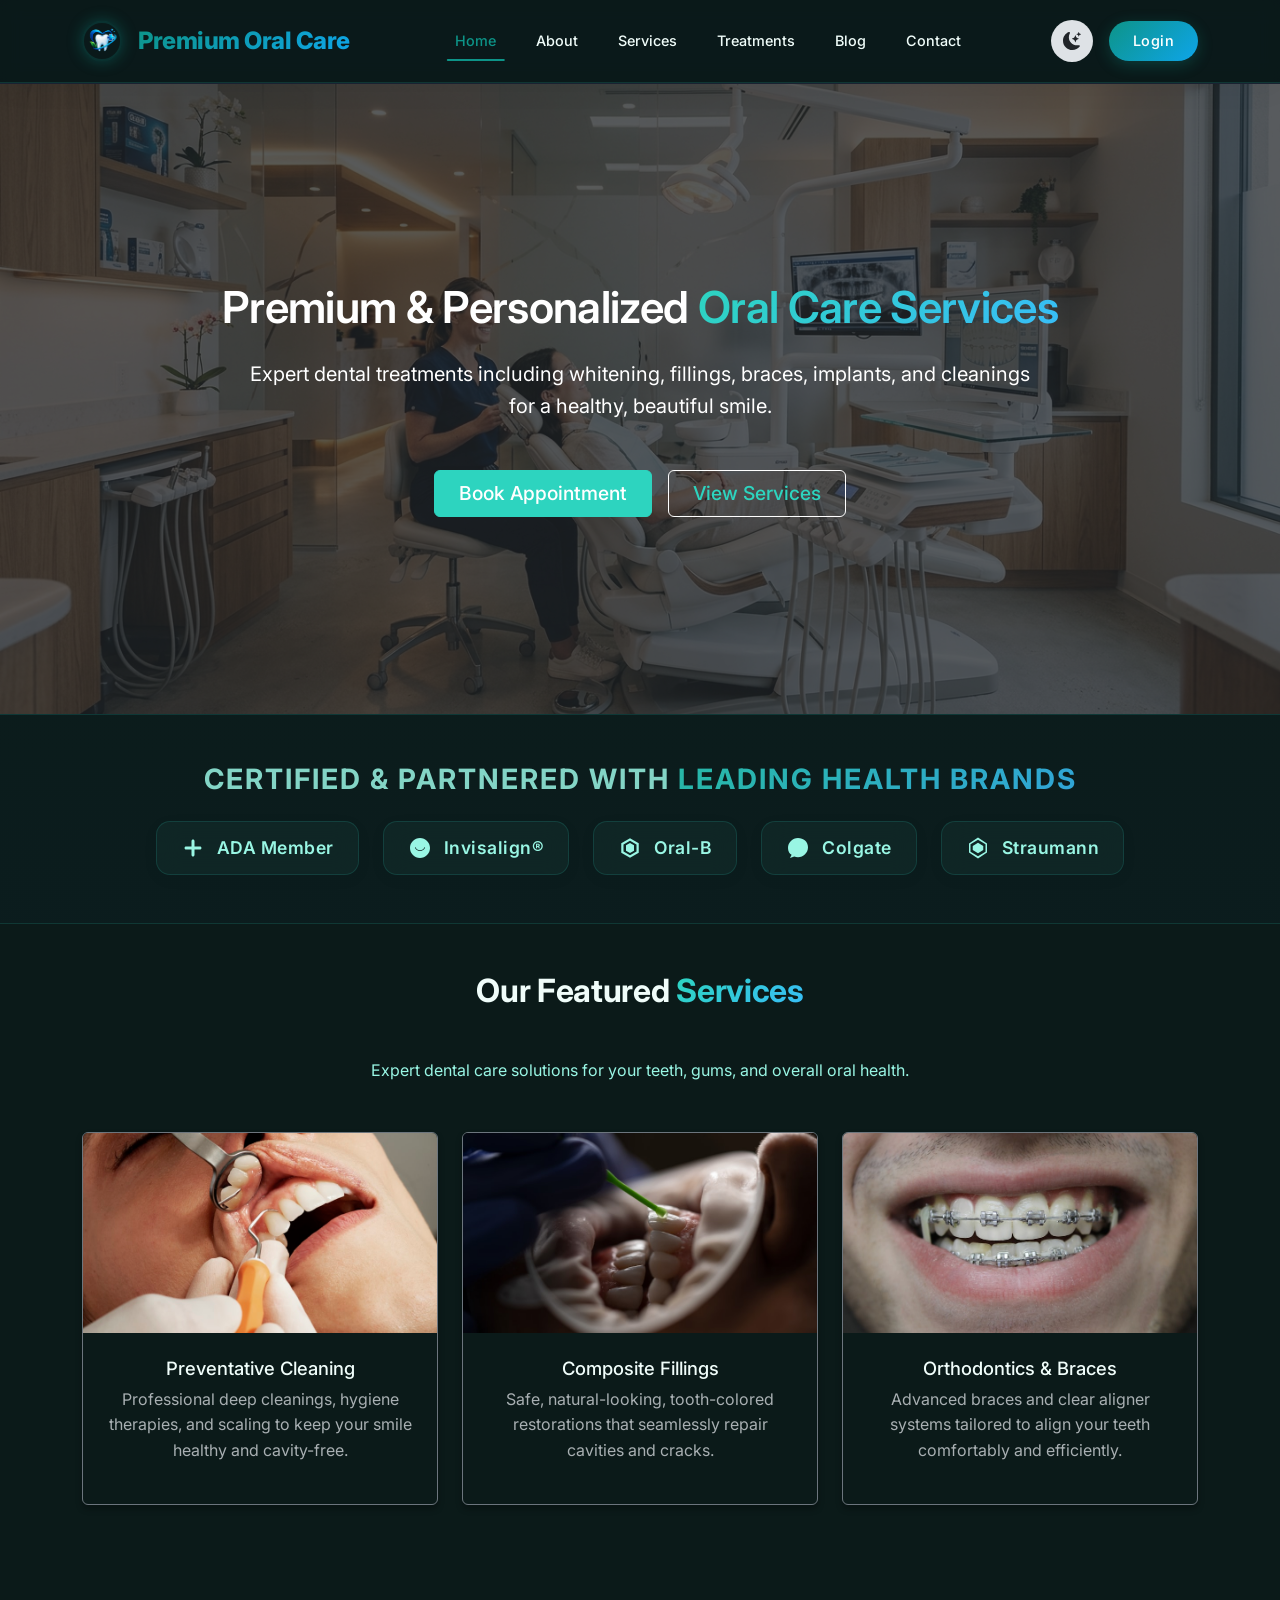
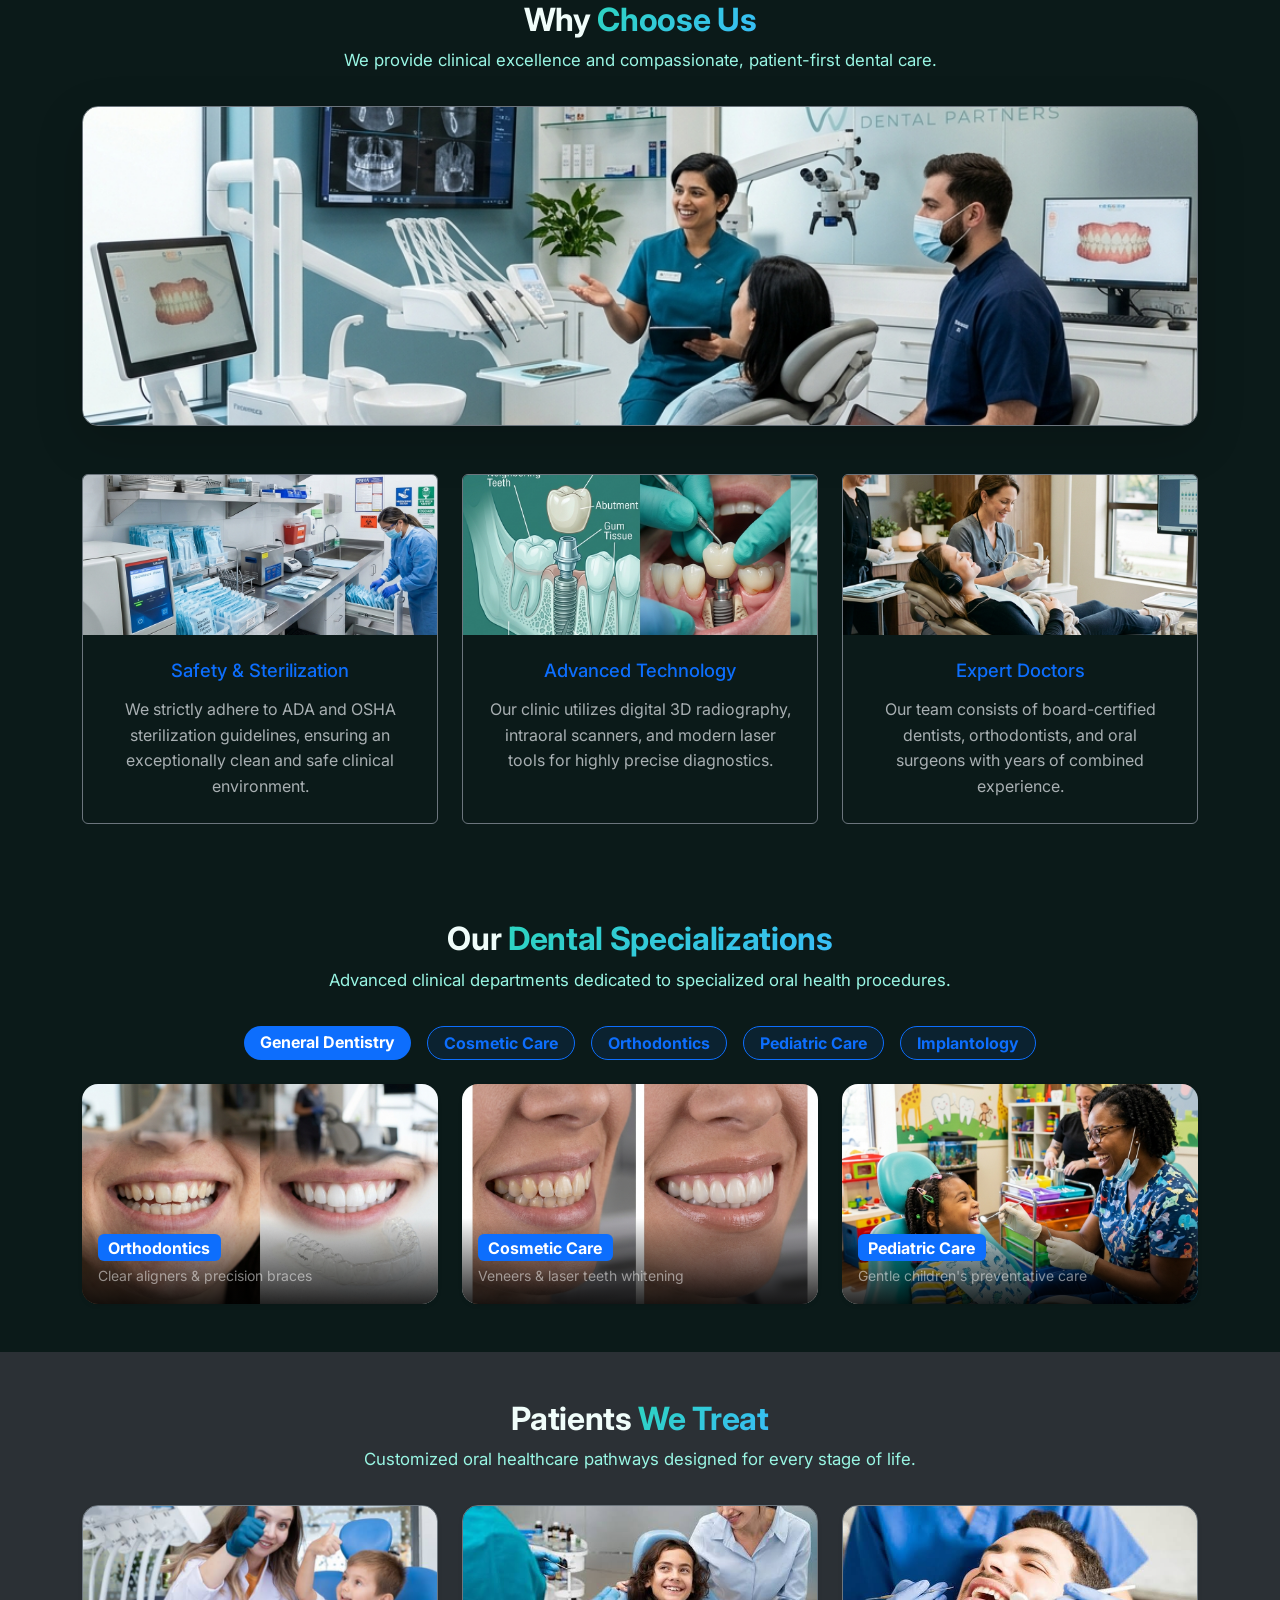
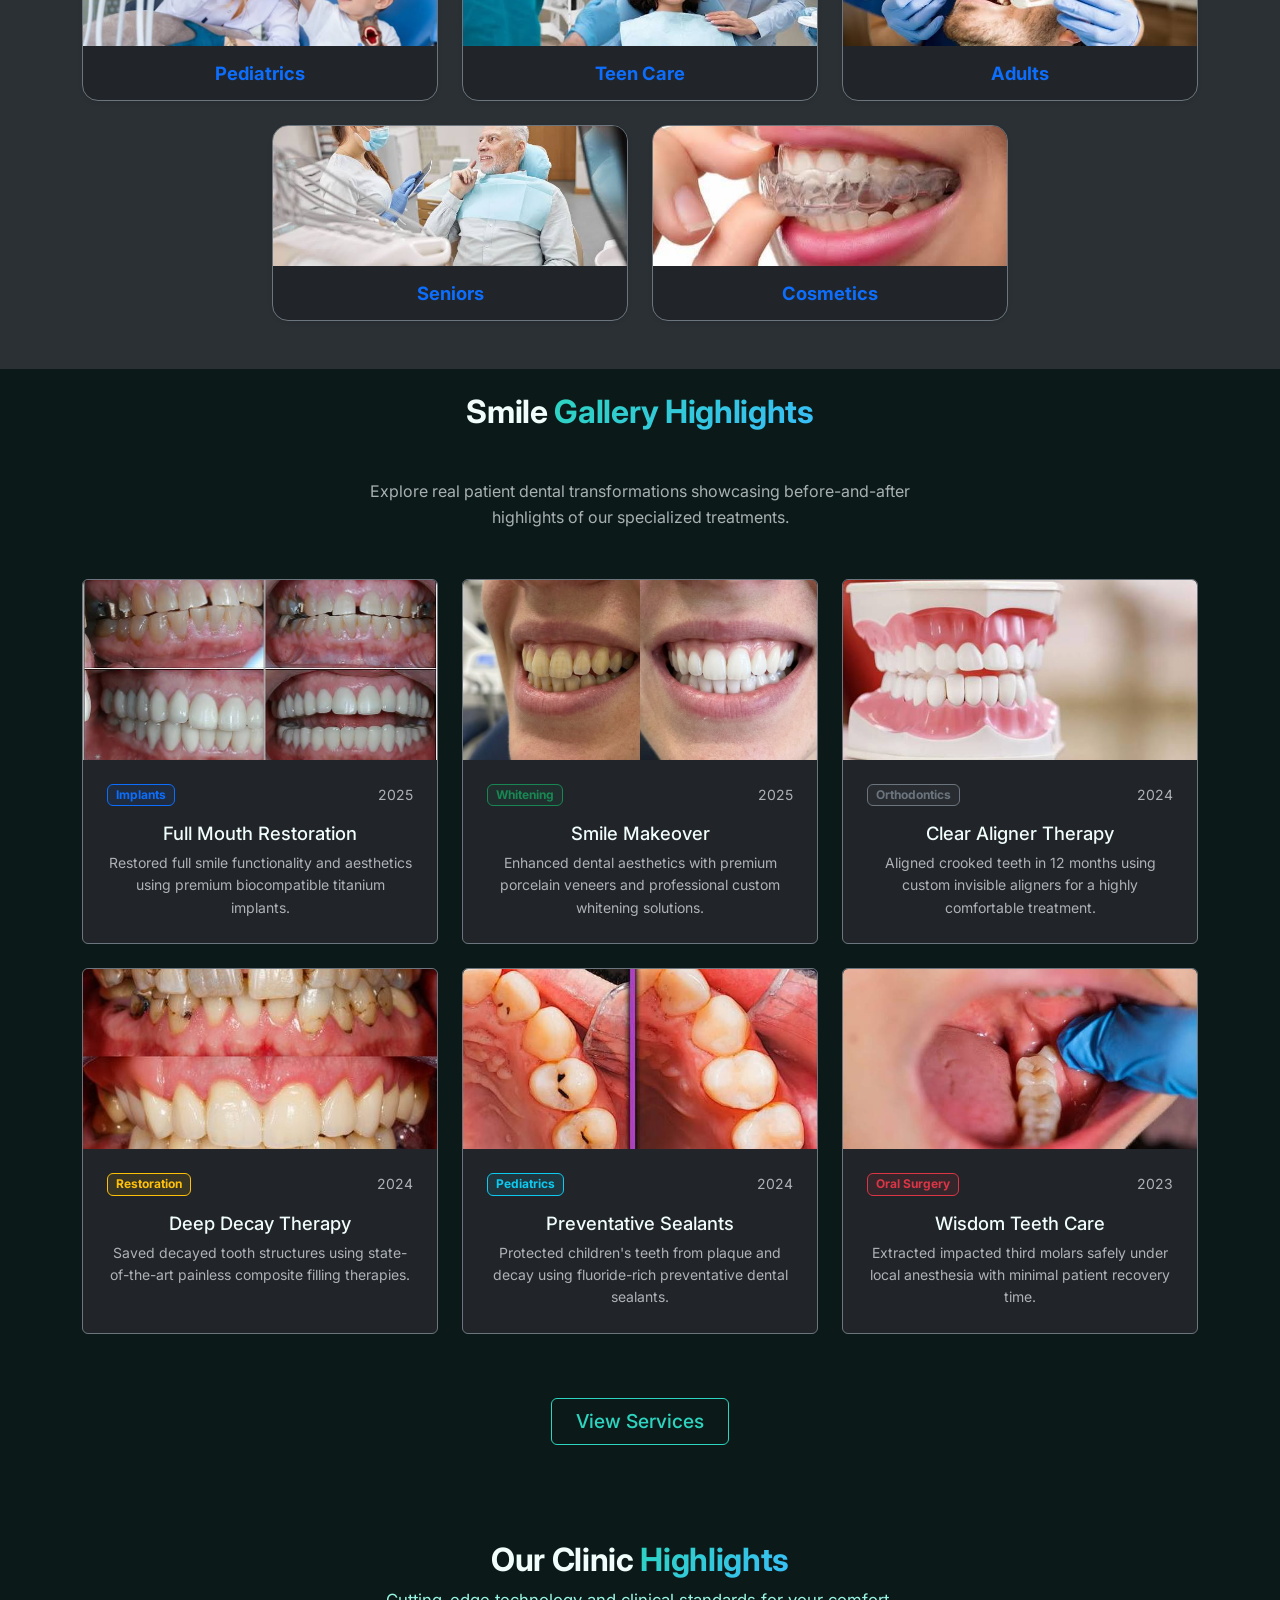
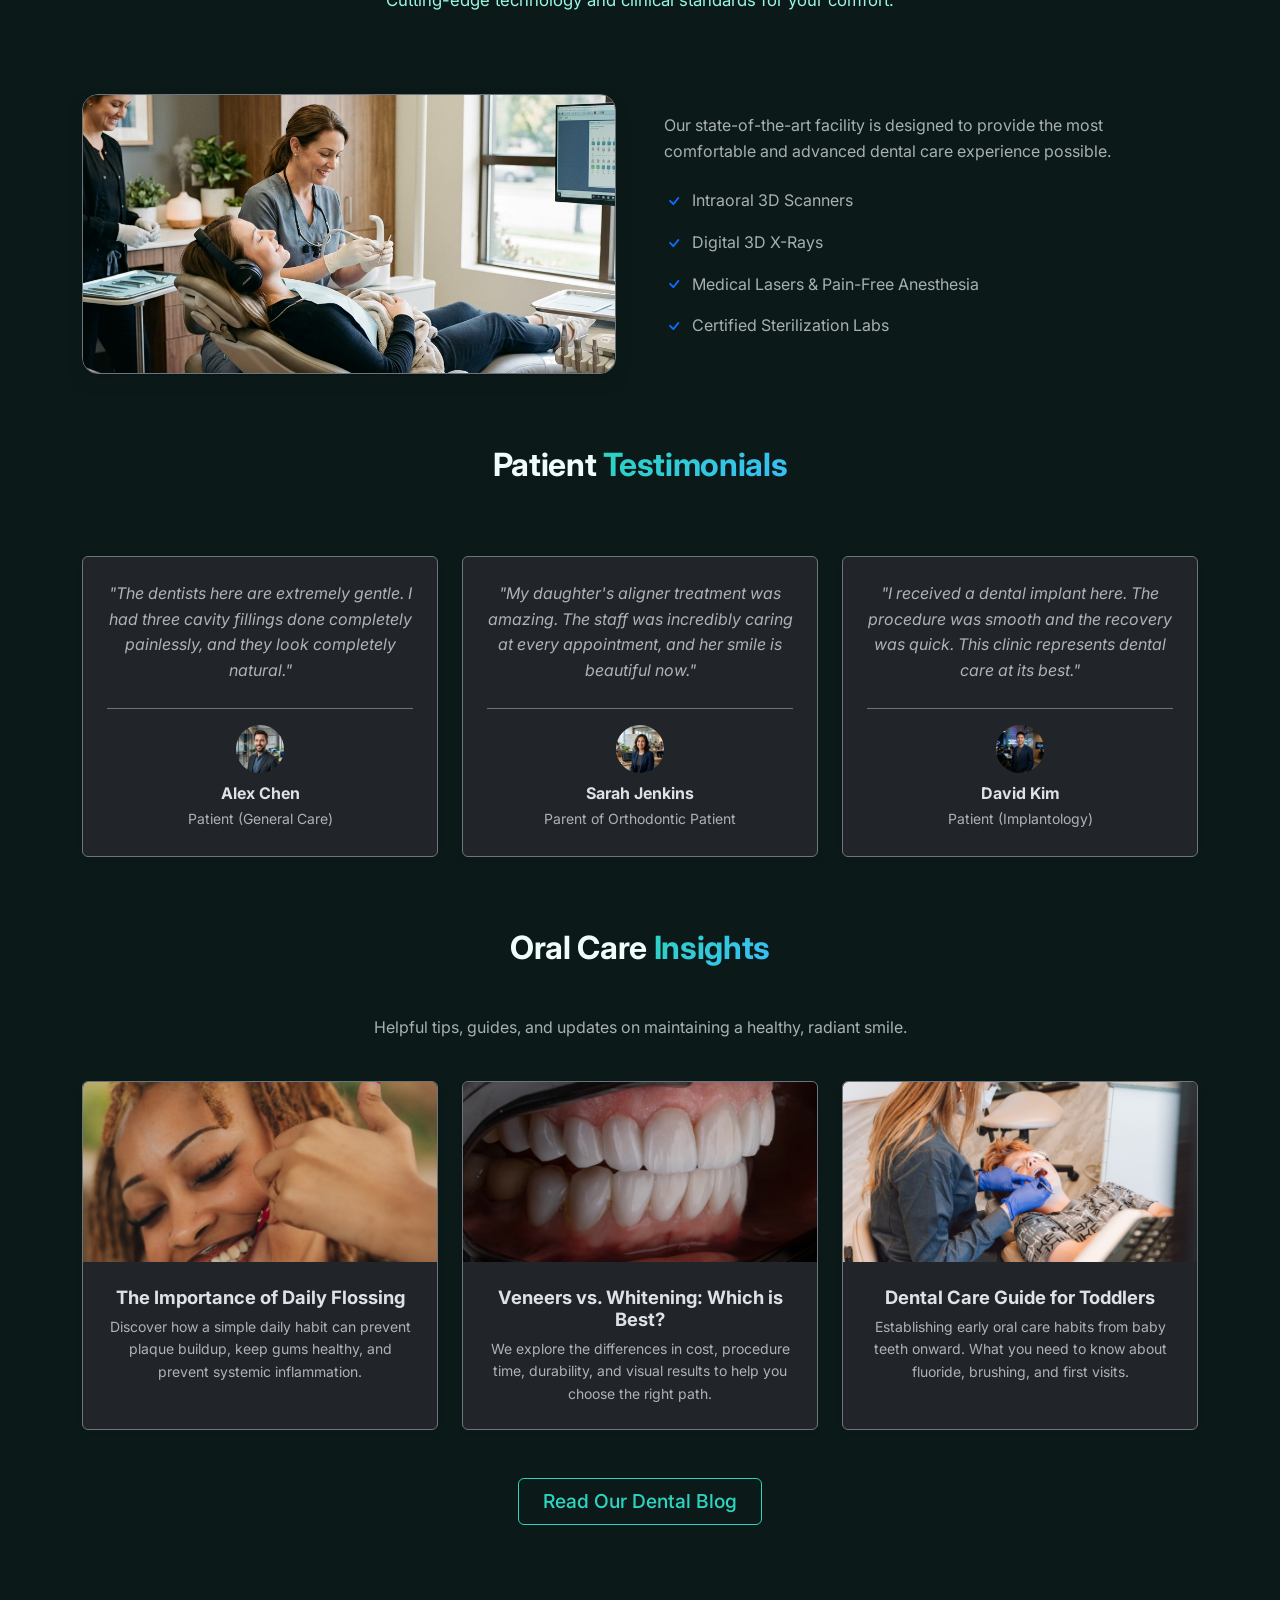
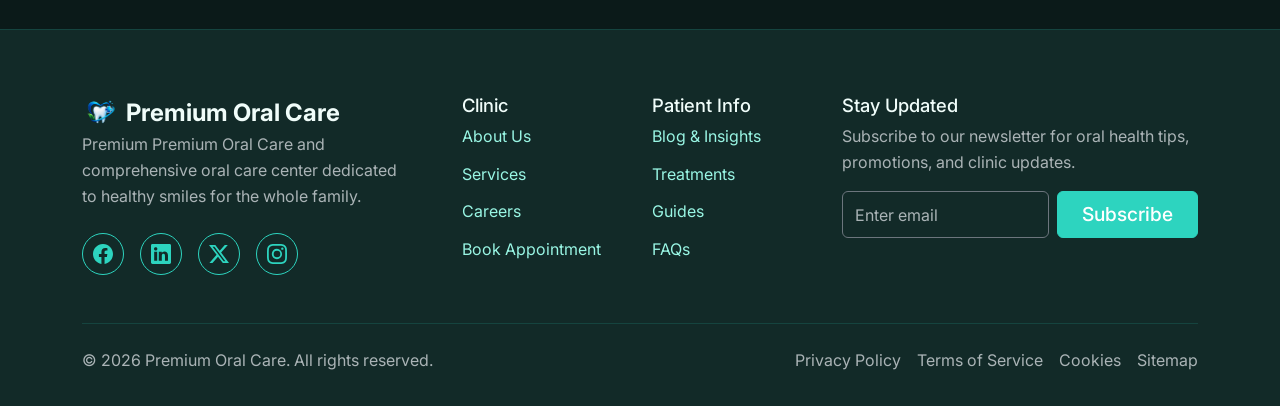
==== index.html @ d4cae885 "Initial commit with UI updates" ====
<!DOCTYPE html>
<html lang="en" data-bs-theme="dark">

<head>
    <meta charset="UTF-8">
    <meta name="viewport" content="width=device-width, initial-scale=1.0">
    <title>Premium Oral Care | Premium Oral Care Center</title>
    <meta name="description"
        content="Premium Premium Oral Care and Oral Care Center. Professional cleaning, fillings, braces, teeth whitening, and dental implants. Book your appointment today.">
    <!-- Bootstrap 5 CDN -->
    <link href="https://cdn.jsdelivr.net/npm/bootstrap@5.3.3/dist/css/bootstrap.min.css" rel="stylesheet">
    <!-- Custom CSS -->
    <link rel="stylesheet" href="assets/css/style.css?v=2">
    <link rel="stylesheet" href="assets/css/dark-mode.css">
    <link rel="stylesheet" href="assets/css/rtl.css">
    <link rel="icon" href="assets/images/logo11.png" type="image/png">
    <script>
        const savedTheme = localStorage.getItem('theme');
        if (savedTheme) {
            document.documentElement.setAttribute('data-bs-theme', savedTheme);
        }
        const savedDir = localStorage.getItem('dir');
        if (savedDir) {
            document.documentElement.setAttribute('dir', savedDir);
        }
    </script>
    <style>
        /* Force hero text white in all themes */
        .hero-section h1,
        .hero-section h2,
        .hero-section p {
            color: #ffffff !important;
        }

        .hero-section h1 span:not(.text-gradient) {
            color: #ffffff !important;
        }

        /* Card Hover Effects */
        .service-card,
        .industry-card,
        .card,
        .bg-body-surface .col-md-4>.p-4.border.rounded,
        .network-badge {
            transition: transform 0.3s ease-in-out, box-shadow 0.3s ease-in-out, border-color 0.3s ease-in-out !important;
        }

        .service-card:hover,
        .industry-card:hover,
        .card:hover,
        .bg-body-surface .col-md-4>.p-4.border.rounded:hover,
        .network-badge:hover {
            transform: translateY(-8px);
            box-shadow: 0 10px 30px rgba(13, 148, 136, 0.4), 0 0 20px rgba(13, 148, 136, 0.2) !important;
            /* Glow effect */
            border-color: var(--bs-primary) !important;
            z-index: 1;
        }

        /* Trusted By Logo Cards */
        .logo-card {
            background: var(--glass-bg);
            backdrop-filter: blur(12px);
            -webkit-backdrop-filter: blur(12px);
            border: 1px solid var(--glass-border);
            border-radius: 14px;
            padding: 12px 24px;
            display: flex;
            align-items: center;
            gap: 12px;
            color: var(--color-text-muted);
            transition: all 0.4s cubic-bezier(0.25, 0.8, 0.25, 1);
            text-decoration: none;
            box-shadow: 0 4px 15px rgba(0, 0, 0, 0.05);
        }

        .logo-card svg {
            transition: transform 0.4s ease, fill 0.4s ease;
            fill: var(--color-text-muted);
        }

        .logo-card span {
            font-size: 1.1rem;
            font-weight: 600;
            letter-spacing: 0.5px;
            transition: color 0.4s ease;
        }

        /* Hover Styles per Brand */
        .logo-card-ada:hover {
            border-color: rgba(13, 148, 136, 0.4) !important;
            box-shadow: 0 10px 25px rgba(13, 148, 136, 0.15), 0 0 15px rgba(13, 148, 136, 0.05) !important;
            transform: translateY(-5px);
        }

        .logo-card-ada:hover svg {
            fill: #0d9488 !important;
            transform: scale(1.1);
        }

        .logo-card-ada:hover span {
            color: #0d9488 !important;
        }

        .logo-card-invisalign:hover {
            border-color: rgba(14, 165, 233, 0.4) !important;
            box-shadow: 0 10px 25px rgba(14, 165, 233, 0.15), 0 0 15px rgba(14, 165, 233, 0.05) !important;
            transform: translateY(-5px);
        }

        .logo-card-invisalign:hover svg {
            fill: #0ea5e9 !important;
            transform: scale(1.1);
        }

        .logo-card-invisalign:hover span {
            color: #0ea5e9 !important;
        }

        .logo-card-oralb:hover {
            border-color: rgba(2, 132, 199, 0.4) !important;
            box-shadow: 0 10px 25px rgba(2, 132, 199, 0.15), 0 0 15px rgba(2, 132, 199, 0.05) !important;
            transform: translateY(-5px);
        }

        .logo-card-oralb:hover svg {
            fill: #0284c7 !important;
            transform: scale(1.1);
        }

        .logo-card-oralb:hover span {
            color: #0284c7 !important;
        }

        .logo-card-colgate:hover {
            border-color: rgba(239, 68, 68, 0.4) !important;
            box-shadow: 0 10px 25px rgba(239, 68, 68, 0.15), 0 0 15px rgba(239, 68, 68, 0.05) !important;
            transform: translateY(-5px);
        }

        .logo-card-colgate:hover svg {
            fill: #ef4444 !important;
            transform: scale(1.1);
        }

        .logo-card-colgate:hover span {
            color: #ef4444 !important;
        }

        .logo-card-straumann:hover {
            border-color: rgba(79, 70, 229, 0.4) !important;
            box-shadow: 0 10px 25px rgba(79, 70, 229, 0.15), 0 0 15px rgba(79, 70, 229, 0.05) !important;
            transform: translateY(-5px);
        }

        .logo-card-straumann:hover svg {
            fill: #4f46e5 !important;
            transform: scale(1.1);
        }

        .logo-card-straumann:hover span {
            color: #4f46e5 !important;
        }
    </style>
</head>

<body>
    <!-- Header / Navigation -->
        <!-- Premium Header / Navigation -->
    <header class="header-premium sticky-top" id="main-header">
        <nav class="navbar navbar-expand-xl py-3">
            <div class="container">
                <a class="navbar-brand d-flex align-items-center gap-3 fs-4 fw-bold premium-brand" href="index.html">
                    <img src="assets/images/logo11.png" alt="Premium Oral Care Logo" width="40" height="40"
                        class="rounded-circle brand-logo-glow">
                    <span>Premium Oral Care</span>
                </a>
                <button class="navbar-toggler custom-toggler" type="button" data-bs-toggle="collapse" data-bs-target="#mainNav">
                    <span class="navbar-toggler-icon"></span>
                </button>
                <div class="collapse navbar-collapse" id="mainNav">
                    <ul class="navbar-nav mx-auto mb-2 mb-lg-0 nav-links-premium">
                        <li class="nav-item"><a class="nav-link" href="index.html">Home</a></li>
                        <li class="nav-item"><a class="nav-link" href="about.html">About</a></li>
                        <li class="nav-item"><a class="nav-link" href="services.html">Services</a></li>
                        <li class="nav-item"><a class="nav-link" href="solutions.html">Treatments</a></li>
                        <li class="nav-item"><a class="nav-link" href="blog.html">Blog</a></li>
                        <li class="nav-item"><a class="nav-link" href="contact.html">Contact</a></li>
                    </ul>
                    <div class="d-flex gap-3 align-items-center action-buttons-premium">
                        <button class="btn theme-toggle-btn d-flex align-items-center justify-content-center"
                            onclick="let themeTarget = document.documentElement.getAttribute('data-bs-theme') === 'dark' ? 'light' : 'dark'; document.documentElement.setAttribute('data-bs-theme', themeTarget); localStorage.setItem('theme', themeTarget);"
                            title="Toggle Theme">
                            <svg xmlns="http://www.w3.org/2000/svg" width="18" height="18" fill="currentColor"
                                class="bi bi-moon-stars-fill" viewBox="0 0 16 16">
                                <path
                                    d="M6 .278a.768.768 0 0 1 .08.858 7.208 7.208 0 0 0-.878 3.46c0 4.021 3.278 7.277 7.318 7.277.527 0 1.04-.055 1.533-.16a.787.787 0 0 1 .81.316.733.733 0 0 1-.031.893A8.349 8.349 0 0 1 8.344 16C3.734 16 0 12.286 0 7.71 0 4.266 2.114 1.312 5.124.06A.752.752 0 0 1 6 .278z" />
                                <path
                                    d="M10.794 3.148a.217.217 0 0 1 .412 0l.387 1.162c.173.518.579.924 1.097 1.097l1.162.387a.217.217 0 0 1 0 .412l-1.162.387a1.734 1.734 0 0 0-1.097 1.097l-.387 1.162a.217.217 0 0 1-.412 0l-.387-1.162A1.734 1.734 0 0 0 9.31 6.593l-1.162-.387a.217.217 0 0 1 0-.412l1.162-.387a1.734 1.734 0 0 0 1.097-1.097l.387-1.162zM13.863.099a.145.145 0 0 1 .274 0l.258.774c.115.346.386.617.732.732l.774.258a.145.145 0 0 1 0 .274l-.774.258a1.156 1.156 0 0 0-.732.732l-.258.774a.145.145 0 0 1-.274 0l-.258-.774a1.156 1.156 0 0 0-.732-.732l-.774-.258a.145.145 0 0 1 0-.274l.774-.258c.346-.115.617-.386.732-.732L13.863.1z" />
                            </svg>
                        </button>
                        <a href="login.html" class="btn btn-premium-login d-flex align-items-center justify-content-center">Login</a>
                    </div>
                </div>
            </div>
        </nav>
    </header>

    <main>
        <!-- Section: Hero Banner -->
        <section class="hero-section text-center position-relative text-white"
            style="background-image: url('assets/images/home-hero-dental.jpg'); background-size: cover; background-position: center;">
            <div class="position-absolute top-0 start-0 w-100 h-100 bg-dark opacity-75"></div>
            <div class="container position-relative z-1">
                <h1 class="mb-4">Premium & Personalized <span class="text-gradient">Oral Care Services</span></h1>
                <p class="lead mx-auto mb-5" style="max-width: 800px;">Expert dental treatments including whitening,
                    fillings, braces, implants, and cleanings for a healthy, beautiful smile.</p>
                <div class="d-grid gap-3 d-sm-flex justify-content-sm-center">
                    <a href="contact.html" class="btn btn-primary-custom btn-lg">Book Appointment</a>
                    <a href="services.html" class="btn btn-outline-custom btn-lg text-white border-white">View
                        Services</a>
                </div>
            </div>
        </section>

        <!-- Section: Trusted By / Client Logos -->
        <section class="py-5 border-top border-bottom"
            style="border-color: var(--glass-border) !important; background: linear-gradient(180deg, rgba(13, 148, 136, 0.02) 0%, rgba(14, 165, 233, 0.02) 100%);">
            <div class="container text-center">
                <h2 class="mb-4 text-uppercase fw-bold text-center"
                    style="letter-spacing: 2px; font-size: clamp(1.25rem, 2.5vw, 1.75rem); color: var(--color-text-muted); opacity: 0.85;">
                    Certified & Partnered with <span class="text-gradient">Leading Health Brands</span>
                </h2>
                <div class="d-flex justify-content-center gap-4 flex-wrap align-items-center mt-4">
                    <!-- ADA -->
                    <div class="logo-card logo-card-ada">
                        <svg viewBox="0 0 24 24" width="24" height="24">
                            <path
                                d="M19 10.5h-5.5V5c0-.83-.67-1.5-1.5-1.5s-1.5.67-1.5 1.5v5.5H5c-.83 0-1.5.67-1.5 1.5s.67 1.5 1.5 1.5h5.5V19c0 .83.67 1.5 1.5 1.5s1.5-.67 1.5-1.5v-5.5H19c.83 0 1.5-.67 1.5-1.5s-.67-1.5-1.5-1.5z" />
                        </svg>
                        <span>ADA Member</span>
                    </div>
                    <!-- Invisalign -->
                    <div class="logo-card logo-card-invisalign">
                        <svg viewBox="0 0 24 24" width="24" height="24">
                            <path
                                d="M12 2C6.48 2 2 6.48 2 12s4.48 10 10 10 10-4.48 10-10S17.52 2 12 2zm0 13c-2.33 0-4.31-1.46-5.11-3.5.2-.08.41-.15.63-.22.68 1.76 2.39 3.02 4.48 3.02s3.8-1.26 4.48-3.02c.22.07.43.14.63.22-.8 2.04-2.78 3.5-5.11 3.5z" />
                        </svg>
                        <span>Invisalign®</span>
                    </div>
                    <!-- Oral-B -->
                    <div class="logo-card logo-card-oralb">
                        <svg viewBox="0 0 24 24" width="24" height="24">
                            <path
                                d="M12 2.25L3.25 7.3v9.4L12 21.75l8.75-5.05v-9.4L12 2.25zm6.5 13.25l-6.5 3.75-6.5-3.75V8.5l6.5-3.75 6.5 3.75v7zM12 7l-4 2.3v5.4l4 2.3 4-2.3V9.3L12 7z" />
                        </svg>
                        <span>Oral-B</span>
                    </div>
                    <!-- Colgate -->
                    <div class="logo-card logo-card-colgate">
                        <svg viewBox="0 0 24 24" width="24" height="24">
                            <path
                                d="M12 2C6.48 2 2 6.48 2 12c0 3.08 1.4 5.84 3.6 6.7L4 22l4.3-1.4c1.1.4 2.3.6 3.7.6 5.52 0 10-4.48 10-10S17.52 2 12 2z" />
                        </svg>
                        <span>Colgate</span>
                    </div>
                    <!-- Straumann -->
                    <div class="logo-card logo-card-straumann">
                        <svg viewBox="0 0 24 24" width="24" height="24">
                            <path
                                d="M12 1.5L3 7.5v9l9 6 9-6v-9l-9-6zm7.5 14.25L12 20.25l-7.5-4.5V8.25L12 3.75l7.5 4.5v7.5zM12 6.75l-5.25 3.15v4.2L12 17.25l5.25-3.15v-4.2L12 6.75z" />
                        </svg>
                        <span>Straumann</span>
                    </div>
                </div>
            </div>
        </section>

        <!-- Section: Services Overview -->
        <section class="py-4 my-4">
            <div class="container">
                <div class="text-center mb-5">
                    <h2 class="mb-5 text-center fw-bold">Our Featured <span class="text-gradient">Services</span></h2>
                    <p>Expert dental care solutions for your teeth, gums, and overall oral health.</p>
                </div>
                <div class="row g-4">
                    <div class="col-md-4 d-flex">
                        <div
                            class="service-card text-center w-100 h-100 p-0 overflow-hidden bg-transparent border border-secondary rounded">
                            <img src="assets/images/card-preventative-cleaning.jpg" alt="Preventative Cleaning"
                                class="w-100" style="height: 200px; object-fit: cover;">
                            <div class="p-4">
                                <h4>Preventative Cleaning</h4>
                                <p class="text-muted">Professional deep cleanings, hygiene therapies, and scaling to
                                    keep your smile healthy and cavity-free.</p>
                            </div>
                        </div>
                    </div>
                    <div class="col-md-4 d-flex">
                        <div
                            class="service-card text-center w-100 h-100 p-0 overflow-hidden bg-transparent border border-secondary rounded">
                            <img src="assets/images/card-composite-fillings.jpg" alt="Composite Fillings" class="w-100"
                                style="height: 200px; object-fit: cover;">
                            <div class="p-4">
                                <h4>Composite Fillings</h4>
                                <p class="text-muted">Safe, natural-looking, tooth-colored restorations that seamlessly
                                    repair cavities and cracks.</p>
                            </div>
                        </div>
                    </div>
                    <div class="col-md-4 d-flex">
                        <div
                            class="service-card text-center w-100 h-100 p-0 overflow-hidden bg-transparent border border-secondary rounded">
                            <img src="assets/images/card-orthodontics-braces.jpg" alt="Orthodontics & Braces"
                                class="w-100" style="height: 200px; object-fit: cover;">
                            <div class="p-4">
                                <h4>Orthodontics & Braces</h4>
                                <p class="text-muted">Advanced braces and clear aligner systems tailored to align your
                                    teeth comfortably and efficiently.</p>
                            </div>
                        </div>
                    </div>
                </div>
            </div>
        </section>

        <!-- Section: Why Choose Us -->
        <section class="py-5">
            <div class="container text-center">
                <h2 class="mb-2 text-center fw-bold">Why <span class="text-gradient">Choose Us</span></h2>
                <p class="section-subheading text-center">We provide clinical excellence and compassionate,
                    patient-first dental care.</p>
                <!-- Why Choose Us Image Banner -->
                <div class="mb-5">
                    <img src="assets/images/dental-clinic-team.png" alt="Expert Dental Team"
                        class="img-fluid rounded-4 shadow-lg border border-secondary w-100"
                        style="max-height: 320px; object-fit: cover;">
                </div>
                <div class="row g-4 text-center">
                    <div class="col-md-4 d-flex">
                        <div class="p-0 overflow-hidden bg-transparent border border-secondary rounded w-100 h-100">
                            <img src="assets/images/dental-sterilization.png" alt="Sterilization Standards"
                                class="w-100" style="height: 160px; object-fit: cover;">
                            <div class="p-4">
                                <h4 class="text-primary mb-3">Safety &amp; Sterilization</h4>
                                <p class="text-muted mb-0">We strictly adhere to ADA and OSHA sterilization guidelines,
                                    ensuring an exceptionally clean and safe clinical environment.</p>
                            </div>
                        </div>
                    </div>
                    <div class="col-md-4 d-flex">
                        <div class="p-0 overflow-hidden bg-transparent border border-secondary rounded w-100 h-100">
                            <img src="assets/images/dental-implant.png" alt="Advanced Dental Technology" class="w-100"
                                style="height: 160px; object-fit: cover;">
                            <div class="p-4">
                                <h4 class="text-primary mb-3">Advanced Technology</h4>
                                <p class="text-muted mb-0">Our clinic utilizes digital 3D radiography, intraoral
                                    scanners, and modern laser tools for highly precise diagnostics.</p>
                            </div>
                        </div>
                    </div>
                    <div class="col-md-4 d-flex">
                        <div class="p-0 overflow-hidden bg-transparent border border-secondary rounded w-100 h-100">
                            <img src="assets/images/dental-patient-care.png" alt="Expert Dental Doctors" class="w-100"
                                style="height: 160px; object-fit: cover;">
                            <div class="p-4">
                                <h4 class="text-primary mb-3">Expert Doctors</h4>
                                <p class="text-muted mb-0">Our team consists of board-certified dentists, orthodontists,
                                    and oral surgeons with years of combined experience.</p>
                            </div>
                        </div>
                    </div>
                </div>
            </div>
        </section>

        <!-- Section: Dental Specializations -->
        <section class="py-5">
            <div class="container text-center">
                <h2 class="mb-2 text-center fw-bold">Our <span class="text-gradient">Dental Specializations</span></h2>
                <p class="section-subheading text-center">Advanced clinical departments dedicated to specialized oral
                    health procedures.</p>
                <!-- Specializations Filter Tabs directly below heading -->
                <div class="d-flex justify-content-center gap-2 gap-md-3 flex-wrap mb-4">
                    <span class="badge bg-primary px-3 py-2 fs-6 rounded-pill">General Dentistry</span>
                    <span
                        class="badge border border-primary text-primary bg-primary bg-opacity-10 px-3 py-2 fs-6 rounded-pill">Cosmetic
                        Care</span>
                    <span
                        class="badge border border-primary text-primary bg-primary bg-opacity-10 px-3 py-2 fs-6 rounded-pill">Orthodontics</span>
                    <span
                        class="badge border border-primary text-primary bg-primary bg-opacity-10 px-3 py-2 fs-6 rounded-pill">Pediatric
                        Care</span>
                    <span
                        class="badge border border-primary text-primary bg-primary bg-opacity-10 px-3 py-2 fs-6 rounded-pill">Implantology</span>
                </div>
                <!-- Specializations Visual Grid -->
                <div class="row g-4 text-center">
                    <div class="col-md-4">
                        <div class="position-relative overflow-hidden rounded-4 shadow-sm h-100">
                            <img src="assets/images/invisalign-braces.png" alt="Orthodontics" class="w-100"
                                style="height: 220px; object-fit: cover; display:block;">
                            <div class="position-absolute bottom-0 start-0 w-100 p-3 text-start"
                                style="background: linear-gradient(transparent, rgba(0,0,0,0.85));">
                                <span class="badge bg-primary fs-6 mb-1">Orthodontics</span>
                                <p class="text-white-50 small mb-0">Clear aligners & precision braces</p>
                            </div>
                        </div>
                    </div>
                    <div class="col-md-4">
                        <div class="position-relative overflow-hidden rounded-4 shadow-sm h-100">
                            <img src="assets/images/porcelain-veneers.png" alt="Cosmetic Care" class="w-100"
                                style="height: 220px; object-fit: cover; display:block;">
                            <div class="position-absolute bottom-0 start-0 w-100 p-3 text-start"
                                style="background: linear-gradient(transparent, rgba(0,0,0,0.85));">
                                <span class="badge bg-primary fs-6 mb-1">Cosmetic Care</span>
                                <p class="text-white-50 small mb-0">Veneers & laser teeth whitening</p>
                            </div>
                        </div>
                    </div>
                    <div class="col-md-4">
                        <div class="position-relative overflow-hidden rounded-4 shadow-sm h-100">
                            <img src="assets/images/pediatric-dental.png" alt="Pediatric Care" class="w-100"
                                style="height: 220px; object-fit: cover; display:block;">
                            <div class="position-absolute bottom-0 start-0 w-100 p-3 text-start"
                                style="background: linear-gradient(transparent, rgba(0,0,0,0.85));">
                                <span class="badge bg-primary fs-6 mb-1">Pediatric Care</span>
                                <p class="text-white-50 small mb-0">Gentle children's preventative care</p>
                            </div>
                        </div>
                    </div>
                </div>
            </div>
        </section>

        <!-- Section: Patients We Treat -->
        <section class="py-5 bg-body-tertiary">
            <div class="container text-center">
                <h2 class="mb-2 text-center fw-bold">Patients <span class="text-gradient">We Treat</span></h2>
                <p class="section-subheading text-center">Customized oral healthcare pathways designed for every stage
                    of life.</p>
                <div class="row g-4 justify-content-center">
                    <div class="col-6 col-md-4 col-lg-2-4">
                        <div class="card h-100 border-secondary bg-body-surface overflow-hidden shadow-sm rounded-4">
                            <img src="assets/images/Pediatrics.jfif" alt="Pediatrics" class="card-img-top"
                                style="height: 140px; object-fit: cover;">
                            <div class="p-3 text-center">
                                <h6 class="fw-bold mb-0 text-primary">Pediatrics</h6>
                            </div>
                        </div>
                    </div>
                    <div class="col-6 col-md-4 col-lg-2-4">
                        <div class="card h-100 border-secondary bg-body-surface overflow-hidden shadow-sm rounded-4">
                            <img src="assets/images/TeenCare.jfif" alt="Teen Care" class="card-img-top"
                                style="height: 140px; object-fit: cover;">
                            <div class="p-3 text-center">
                                <h6 class="fw-bold mb-0 text-primary">Teen Care</h6>
                            </div>
                        </div>
                    </div>
                    <div class="col-6 col-md-4 col-lg-2-4">
                        <div class="card h-100 border-secondary bg-body-surface overflow-hidden shadow-sm rounded-4">
                            <img src="assets/images/Adults.jfif" alt="Adults" class="card-img-top"
                                style="height: 140px; object-fit: cover;">
                            <div class="p-3 text-center">
                                <h6 class="fw-bold mb-0 text-primary">Adults</h6>
                            </div>
                        </div>
                    </div>
                    <div class="col-6 col-md-4 col-lg-2-4">
                        <div class="card h-100 border-secondary bg-body-surface overflow-hidden shadow-sm rounded-4">
                            <img src="assets/images/Seniors.jfif" alt="Seniors" class="card-img-top"
                                style="height: 140px; object-fit: cover;">
                            <div class="p-3 text-center">
                                <h6 class="fw-bold mb-0 text-primary">Seniors</h6>
                            </div>
                        </div>
                    </div>
                    <div class="col-6 col-md-4 col-lg-2-4">
                        <div class="card h-100 border-secondary bg-body-surface overflow-hidden shadow-sm rounded-4">
                            <img src="assets/images/Cosmetics.jfif" alt="Cosmetics" class="card-img-top"
                                style="height: 140px; object-fit: cover;">
                            <div class="p-3 text-center">
                                <h6 class="fw-bold mb-0 text-primary">Cosmetics</h6>
                            </div>
                        </div>
                    </div>
                </div>
            </div>
        </section>

        <!-- Section: Featured Case Studies -->
        <!-- Section: Featured Case Studies / Gallery -->
        <section class="py-4 mb-4">
            <div class="container text-center">
                <h2 class="mb-5 text-center fw-bold">Smile <span class="text-gradient">Gallery Highlights</span></h2>
                <p class="text-muted mb-5 mx-auto" style="max-width: 600px;">Explore real patient dental transformations
                    showcasing before-and-after highlights of our specialized treatments.</p>

                <!-- Gallery Hero Image -->
                <div class="row g-4 mb-5 text-center">
                    <!-- Case Study 1 -->
                    <div class="col-md-4">
                        <div class="card h-100 border-secondary bg-body-surface overflow-hidden p-0">
                            <img src="assets/images/restoration.jfif" alt="Full Mouth Restoration" class="card-img-top"
                                style="height: 180px; object-fit: cover;">
                            <div class="p-4">
                                <div class="d-flex justify-content-between align-items-center mb-3">
                                    <span
                                        class="badge bg-primary bg-opacity-10 text-primary border border-primary">Implants</span>
                                    <span class="text-muted small">2025</span>
                                </div>
                                <h4 class="mb-2">Full Mouth Restoration</h4>
                                <p class="text-muted small mb-0">Restored full smile functionality and aesthetics using
                                    premium biocompatible titanium implants.</p>
                            </div>
                        </div>
                    </div>
                    <!-- Case Study 2 -->
                    <div class="col-md-4">
                        <div class="card h-100 border-secondary bg-body-surface overflow-hidden p-0">
                            <img src="assets/images/teeth-whitening.png" alt="Smile Makeover" class="card-img-top"
                                style="height: 180px; object-fit: cover;">
                            <div class="p-4">
                                <div class="d-flex justify-content-between align-items-center mb-3">
                                    <span
                                        class="badge bg-success bg-opacity-10 text-success border border-success">Whitening</span>
                                    <span class="text-muted small">2025</span>
                                </div>
                                <h4 class="mb-2">Smile Makeover</h4>
                                <p class="text-muted small mb-0">Enhanced dental aesthetics with premium porcelain
                                    veneers and professional custom whitening solutions.</p>
                            </div>
                        </div>
                    </div>
                    <!-- Case Study 3 -->
                    <div class="col-md-4">
                        <div class="card h-100 border-secondary bg-body-surface overflow-hidden p-0">
                            <img src="assets/images/Aligner.jfif" alt="Clear Aligner Therapy" class="card-img-top"
                                style="height: 180px; object-fit: cover;">
                            <div class="p-4">
                                <div class="d-flex justify-content-between align-items-center mb-3">
                                    <span
                                        class="badge bg-secondary bg-opacity-10 text-secondary border border-secondary">Orthodontics</span>
                                    <span class="text-muted small">2024</span>
                                </div>
                                <h4 class="mb-2">Clear Aligner Therapy</h4>
                                <p class="text-muted small mb-0">Aligned crooked teeth in 12 months using custom
                                    invisible aligners for a highly comfortable treatment.</p>
                            </div>
                        </div>
                    </div>
                    <!-- Case Study 4 -->
                    <div class="col-md-4">
                        <div class="card h-100 border-secondary bg-body-surface overflow-hidden p-0">
                            <img src="assets/images/decaytreat.jfif" alt="Deep Decay Therapy" class="card-img-top"
                                style="height: 180px; object-fit: cover;">
                            <div class="p-4">
                                <div class="d-flex justify-content-between align-items-center mb-3">
                                    <span
                                        class="badge bg-warning bg-opacity-10 text-warning border border-warning">Restoration</span>
                                    <span class="text-muted small">2024</span>
                                </div>
                                <h4 class="mb-2">Deep Decay Therapy</h4>
                                <p class="text-muted small mb-0">Saved decayed tooth structures using state-of-the-art
                                    painless composite filling therapies.</p>
                            </div>
                        </div>
                    </div>
                    <!-- Case Study 5 -->
                    <div class="col-md-4">
                        <div class="card h-100 border-secondary bg-body-surface overflow-hidden p-0">
                            <img src="assets/images/preventive.jfif" alt="Preventative Sealants" class="card-img-top"
                                style="height: 180px; object-fit: cover;">
                            <div class="p-4">
                                <div class="d-flex justify-content-between align-items-center mb-3">
                                    <span
                                        class="badge bg-info bg-opacity-10 text-info border border-info">Pediatrics</span>
                                    <span class="text-muted small">2024</span>
                                </div>
                                <h4 class="mb-2">Preventative Sealants</h4>
                                <p class="text-muted small mb-0">Protected children's teeth from plaque and decay using
                                    fluoride-rich preventative dental sealants.</p>
                            </div>
                        </div>
                    </div>
                    <!-- Case Study 6 -->
                    <div class="col-md-4">
                        <div class="card h-100 border-secondary bg-body-surface overflow-hidden p-0">
                            <img src="assets/images/Wisdom.jfif" alt="Wisdom Teeth Care" class="card-img-top"
                                style="height: 180px; object-fit: cover;">
                            <div class="p-4">
                                <div class="d-flex justify-content-between align-items-center mb-3">
                                    <span class="badge bg-danger bg-opacity-10 text-danger border border-danger">Oral
                                        Surgery</span>
                                    <span class="text-muted small">2023</span>
                                </div>
                                <h4 class="mb-2">Wisdom Teeth Care</h4>
                                <p class="text-muted small mb-0">Extracted impacted third molars safely under local
                                    anesthesia with minimal patient recovery time.</p>
                            </div>
                        </div>
                    </div>
                </div>

                <a href="services.html" class="btn btn-outline-custom mt-3">View Services</a>
            </div>
        </section>


        <!-- Section: Clinic Highlights -->
        <section class="py-5 bg-body-surface">
            <div class="container text-center">
                <h2 class="mb-2 text-center fw-bold">Our Clinic <span class="text-gradient">Highlights</span></h2>
                <p class="section-subheading text-center">Cutting-edge technology and clinical standards for your
                    comfort.</p>
                <div class="row g-5 align-items-center mt-2 text-start">
                    <div class="col-lg-6">
                        <img src="assets/images/dental-patient-care.png" alt="Comfortable Patient Experience"
                            class="img-fluid rounded-4 shadow border border-secondary w-100"
                            style="max-height: 280px; object-fit: cover;">
                    </div>
                    <div class="col-lg-6 text-start">
                        <p class="text-muted mb-4">Our state-of-the-art facility is designed to provide the most
                            comfortable and advanced dental care experience possible.</p>
                        <ul class="list-unstyled">
                            <li class="d-flex align-items-center mb-3 text-muted"><svg
                                    class="text-primary me-2 flex-shrink-0" width="20" height="20" fill="currentColor"
                                    viewBox="0 0 16 16">
                                    <path
                                        d="M10.97 4.97a.75.75 0 0 1 1.07 1.05l-3.99 4.99a.75.75 0 0 1-1.08.02L4.324 8.384a.75.75 0 1 1 1.06-1.06l2.094 2.093 3.473-4.425z" />
                                </svg> Intraoral 3D Scanners</li>
                            <li class="d-flex align-items-center mb-3 text-muted"><svg
                                    class="text-primary me-2 flex-shrink-0" width="20" height="20" fill="currentColor"
                                    viewBox="0 0 16 16">
                                    <path
                                        d="M10.97 4.97a.75.75 0 0 1 1.07 1.05l-3.99 4.99a.75.75 0 0 1-1.08.02L4.324 8.384a.75.75 0 1 1 1.06-1.06l2.094 2.093 3.473-4.425z" />
                                </svg> Digital 3D X-Rays</li>
                            <li class="d-flex align-items-center mb-3 text-muted"><svg
                                    class="text-primary me-2 flex-shrink-0" width="20" height="20" fill="currentColor"
                                    viewBox="0 0 16 16">
                                    <path
                                        d="M10.97 4.97a.75.75 0 0 1 1.07 1.05l-3.99 4.99a.75.75 0 0 1-1.08.02L4.324 8.384a.75.75 0 1 1 1.06-1.06l2.094 2.093 3.473-4.425z" />
                                </svg> Medical Lasers &amp; Pain-Free Anesthesia</li>
                            <li class="d-flex align-items-center text-muted"><svg
                                    class="text-primary me-2 flex-shrink-0" width="20" height="20" fill="currentColor"
                                    viewBox="0 0 16 16">
                                    <path
                                        d="M10.97 4.97a.75.75 0 0 1 1.07 1.05l-3.99 4.99a.75.75 0 0 1-1.08.02L4.324 8.384a.75.75 0 1 1 1.06-1.06l2.094 2.093 3.473-4.425z" />
                                </svg> Certified Sterilization Labs</li>
                        </ul>
                    </div>
                </div>
            </div>
        </section>

        <!-- Section: Testimonials -->
        <section class="py-4 mb-4">
            <div class="container text-center">
                <h2 class="mb-5 text-center fw-bold">Patient <span class="text-gradient">Testimonials</span></h2>
                <div class="row g-4 mt-3 text-center">
                    <div class="col-md-4">
                        <div class="card h-100 p-4 border-secondary bg-body-surface shadow-sm">
                            <p class="fst-italic text-muted mb-4">"The dentists here are extremely gentle. I had three
                                cavity fillings done completely painlessly, and they look completely natural."</p>
                            <div class="d-flex flex-column align-items-center mt-auto pt-3 border-top border-secondary">
                                <img src="assets/images/team_1.png" alt="Patient" class="rounded-circle mb-2"
                                    style="width: 48px; height: 48px; object-fit: cover;">
                                <div>
                                    <div class="fw-bold fs-6">Alex Chen</div>
                                    <small class="text-muted">Patient (General Care)</small>
                                </div>
                            </div>
                        </div>
                    </div>
                    <div class="col-md-4">
                        <div class="card h-100 p-4 border-secondary bg-body-surface shadow-sm">
                            <p class="fst-italic text-muted mb-4">"My daughter's aligner treatment was amazing. The
                                staff was incredibly caring at every appointment, and her smile is beautiful now."</p>
                            <div class="d-flex flex-column align-items-center mt-auto pt-3 border-top border-secondary">
                                <img src="assets/images/team_2.png" alt="Parent" class="rounded-circle mb-2"
                                    style="width: 48px; height: 48px; object-fit: cover;">
                                <div>
                                    <div class="fw-bold fs-6">Sarah Jenkins</div>
                                    <small class="text-muted">Parent of Orthodontic Patient</small>
                                </div>
                            </div>
                        </div>
                    </div>
                    <div class="col-md-4">
                        <div class="card h-100 p-4 border-secondary bg-body-surface shadow-sm">
                            <p class="fst-italic text-muted mb-4">"I received a dental implant here. The procedure was
                                smooth and the recovery was quick. This clinic represents dental care at its best."</p>
                            <div class="d-flex flex-column align-items-center mt-auto pt-3 border-top border-secondary">
                                <img src="assets/images/team-ceo.png" alt="Patient" class="rounded-circle mb-2"
                                    style="width: 48px; height: 48px; object-fit: cover;">
                                <div>
                                    <div class="fw-bold fs-6">David Kim</div>
                                    <small class="text-muted">Patient (Implantology)</small>
                                </div>
                            </div>
                        </div>
                    </div>
                </div>
            </div>
        </section>

        <!-- Section: Latest Insights -->
        <section class="py-4 mb-4">
            <div class="container text-center">
                <h2 class="mb-5 text-center fw-bold">Oral Care <span class="text-gradient">Insights</span></h2>
                <p class="text-muted">Helpful tips, guides, and updates on maintaining a healthy, radiant smile.</p>

                <div class="row g-4 mt-3 text-center mb-5">
                    <div class="col-md-4">
                        <div class="card h-100 border-secondary bg-body-surface overflow-hidden shadow-sm">
                            <img src="assets/images/card-daily-flossing.jpg" class="card-img-top"
                                alt="Dental Flossing Guide" style="height: 180px; object-fit: cover;">
                            <div class="card-body p-4 d-flex flex-column">
                                <h5 class="card-title fw-bold">The Importance of Daily Flossing</h5>
                                <p class="card-text text-muted small flex-grow-1">Discover how a simple daily habit can
                                    prevent plaque buildup, keep gums healthy, and prevent systemic inflammation.</p>
                            </div>
                        </div>
                    </div>
                    <div class="col-md-4">
                        <div class="card h-100 border-secondary bg-body-surface overflow-hidden shadow-sm">
                            <img src="assets/images/card-veneers-whitening.jpg" class="card-img-top"
                                alt="Veneers vs Whitening" style="height: 180px; object-fit: cover;">
                            <div class="card-body p-4 d-flex flex-column">
                                <h5 class="card-title fw-bold">Veneers vs. Whitening: Which is Best?</h5>
                                <p class="card-text text-muted small flex-grow-1">We explore the differences in cost,
                                    procedure time, durability, and visual results to help you choose the right path.
                                </p>
                            </div>
                        </div>
                    </div>
                    <div class="col-md-4">
                        <div class="card h-100 border-secondary bg-body-surface overflow-hidden shadow-sm">
                            <img src="assets/images/card-toddler-dental.jpg" class="card-img-top"
                                alt="Dental Care Guide for Toddlers" style="height: 180px; object-fit: cover;">
                            <div class="card-body p-4 d-flex flex-column">
                                <h5 class="card-title fw-bold">Dental Care Guide for Toddlers</h5>
                                <p class="card-text text-muted small flex-grow-1">Establishing early oral care habits
                                    from baby teeth onward. What you need to know about fluoride, brushing, and first
                                    visits.</p>
                            </div>
                        </div>
                    </div>
                </div>

                <a href="blog.html" class="btn btn-outline-custom">Read Our Dental Blog</a>
            </div>
        </section>
    </main>

    <!-- Mega Footer -->
    <footer class="mega-footer">
        <div class="container">
            <div class="row g-4 mb-4">
                <div class="col-lg-4 col-md-6">
                    <a class="navbar-brand d-flex align-items-center gap-2 fs-4 fw-bold" href="index.html"
                        style="padding: 0;">
                        <img src="assets/images/logo11.png" alt="Premium Oral Care Logo" width="36" height="36"
                            class="rounded-circle">
                        Premium Oral Care
                    </a>
                    <p class="text-muted pe-lg-4 mb-4">Premium Premium Oral Care and comprehensive oral care center
                        dedicated to healthy smiles for the whole family.</p>
                    <div class="d-flex gap-3">
                        <a href="#"
                            class="btn btn-outline-custom rounded-circle p-2 d-flex align-items-center justify-content-center"
                            style="width: 42px; height: 42px;" title="Facebook">
                            <svg xmlns="http://www.w3.org/2000/svg" width="20" height="20" fill="currentColor"
                                class="bi bi-facebook" viewBox="0 0 16 16">
                                <path
                                    d="M16 8.049c0-4.446-3.582-8.05-8-8.05C3.58 0-.002 3.603-.002 8.05c0 4.017 2.926 7.347 6.75 7.951v-5.625h-2.03V8.05H6.75V6.275c0-2.017 1.195-3.131 3.022-3.131.876 0 1.791.157 1.791.157v1.98h-1.009c-.993 0-1.303.621-1.303 1.258v1.51h2.218l-.354 2.326H9.25V16c3.824-.604 6.75-3.934 6.75-7.951z" />
                            </svg>
                        </a>
                        <a href="#"
                            class="btn btn-outline-custom rounded-circle p-2 d-flex align-items-center justify-content-center"
                            style="width: 42px; height: 42px;" title="LinkedIn">
                            <svg xmlns="http://www.w3.org/2000/svg" width="20" height="20" fill="currentColor"
                                class="bi bi-linkedin" viewBox="0 0 16 16">
                                <path
                                    d="M0 1.146C0 .513.526 0 1.175 0h13.65C15.474 0 16 .513 16 1.146v13.708c0 .633-.526 1.146-1.175 1.146H1.175C.526 16 0 15.487 0 14.854V1.146zm4.943 12.248V6.169H2.542v7.225h2.401zm-1.2-8.212c.837 0 1.358-.554 1.358-1.248-.015-.709-.52-1.248-1.342-1.248-.822 0-1.359.54-1.359 1.248 0 .694.521 1.248 1.327 1.248h.016zm4.908 8.212V9.359c0-.216.016-.432.08-.586.173-.431.568-.878 1.232-.878.869 0 1.216.662 1.216 1.634v3.865h2.401V9.25c0-2.22-1.184-3.252-2.764-3.252-1.274 0-1.845.7-2.165 1.193v.025h-.016a5.54 5.54 0 0 1 .016-.025V6.169h-2.4c.03.678 0 7.225 0 7.225h2.4z" />
                            </svg>
                        </a>
                        <a href="#"
                            class="btn btn-outline-custom rounded-circle p-2 d-flex align-items-center justify-content-center"
                            style="width: 42px; height: 42px;" title="X (Twitter)">
                            <svg xmlns="http://www.w3.org/2000/svg" width="20" height="20" fill="currentColor"
                                class="bi bi-twitter-x" viewBox="0 0 16 16">
                                <path
                                    d="M12.6.75h2.454l-5.36 6.142L16 15.25h-4.937l-3.867-5.07-4.425 5.07H.316l5.733-6.57L0 .75h5.063l3.495 4.633L12.601.75Zm-.86 13.028h1.36L4.323 2.145H2.865l8.875 11.633Z" />
                            </svg>
                        </a>
                        <a href="#"
                            class="btn btn-outline-custom rounded-circle p-2 d-flex align-items-center justify-content-center"
                            style="width: 42px; height: 42px;" title="Instagram">
                            <svg xmlns="http://www.w3.org/2000/svg" width="20" height="20" fill="currentColor"
                                class="bi bi-instagram" viewBox="0 0 16 16">
                                <path
                                    d="M8 0C5.829 0 5.556.01 4.703.048 3.85.088 3.269.222 2.76.42a3.917 3.917 0 0 0-1.417.923A3.927 3.927 0 0 0 .42 2.76C.222 3.268.087 3.85.048 4.7.01 5.555 0 5.827 0 8.001c0 2.172.01 2.444.048 3.297.04.852.174 1.433.372 1.942.205.526.478.972.923 1.417.444.445.89.719 1.416.923.51.198 1.09.333 1.942.372C5.555 15.99 5.827 16 8 16s2.444-.01 3.298-.048c.851-.04 1.434-.174 1.943-.372a3.916 3.916 0 0 0 1.416-.923c.445-.445.718-.891.923-1.417.197-.509.332-1.09.372-1.942C15.99 10.445 16 10.173 16 8s-.01-2.445-.048-3.299c-.04-.851-.175-1.433-.372-1.941a3.926 3.926 0 0 0-.923-1.417A3.911 3.911 0 0 0 13.24.42c-.51-.198-1.092-.333-1.943-.372C10.443.01 10.172 0 7.998 0h.003zm-.717 1.442h.718c2.136 0 2.389.007 3.232.046.78.036 1.204.166 1.486.275.373.145.64.319.92.599.28.28.453.546.598.92.11.281.24.705.275 1.485.039.843.047 1.096.047 3.231s-.008 2.389-.047 3.232c-.035.78-.166 1.203-.275 1.485a2.47 2.47 0 0 1-.599.919c-.28.28-.546.453-.92.598-.28.11-.704.24-1.485.276-.843.038-1.096.047-3.232.047s-2.39-.009-3.233-.047c-.78-.036-1.203-.166-1.485-.276a2.478 2.478 0 0 1-.92-.598 2.48 2.48 0 0 1-.6-.92c-.109-.281-.24-.705-.275-1.485-.038-.843-.046-1.096-.046-3.233 0-2.136.008-2.388.046-3.231.036-.78.166-1.204.276-1.486.145-.373.319-.64.599-.92.28-.28.546-.453.92-.598.282-.11.705-.24 1.485-.276.738-.034 1.024-.044 2.515-.045v.002zm4.988 1.328a.96.96 0 1 0 0 1.92.96.96 0 0 0 0-1.92zm-4.27 1.122a4.109 4.109 0 1 0 0 8.217 4.109 4.109 0 0 0 0-8.217zm0 1.441a2.667 2.667 0 1 1 0 5.334 2.667 2.667 0 0 1 0-5.334z" />
                            </svg>
                        </a>
                    </div>
                </div>
                <div class="col-lg-2 col-md-6">
                    <h5 class="footer-heading">Clinic</h5>
                    <a href="about.html" class="footer-link">About Us</a>
                    <a href="services.html" class="footer-link">Services</a>
                    <a href="#" class="footer-link">Careers</a>
                    <a href="contact.html" class="footer-link">Book Appointment</a>
                </div>
                <div class="col-lg-2 col-md-6">
                    <h5 class="footer-heading">Patient Info</h5>
                    <a href="blog.html" class="footer-link">Blog & Insights</a>
                    <a href="solutions.html" class="footer-link">Treatments</a>
                    <a href="#" class="footer-link">Guides</a>
                    <a href="#" class="footer-link">FAQs</a>
                </div>
                <div class="col-lg-4 col-md-12">
                    <h5 class="footer-heading">Stay Updated</h5>
                    <p class="text-muted mb-3">Subscribe to our newsletter for oral health tips, promotions, and clinic
                        updates.</p>
                    <form class="d-flex gap-2">
                        <input type="email" class="form-control bg-transparent border-secondary"
                            placeholder="Enter email" aria-label="Email" required>
                        <button class="btn btn-primary-custom px-4" type="submit">Subscribe</button>
                    </form>
                </div>
            </div>
            <div class="footer-bottom">
                <div class="text-muted">&copy; 2026 Premium Oral Care. All rights reserved.</div>
                <div class="d-flex gap-3 mt-3 mt-md-0">
                    <a href="#" class="text-muted text-decoration-none">Privacy Policy</a>
                    <a href="#" class="text-muted text-decoration-none">Terms of Service</a>
                    <a href="#" class="text-muted text-decoration-none">Cookies</a>
                    <a href="#" class="text-muted text-decoration-none">Sitemap</a>
                </div>
            </div>
        </div>
    </footer>

    <!-- Bootstrap JS -->
    <script src="https://cdn.jsdelivr.net/npm/bootstrap@5.3.3/dist/js/bootstrap.bundle.min.js"></script>
    <script src="assets/js/main.js"></script>

    <!-- Back to Top Button -->
    <a href="#" id="backToTop" title="Back to top">
        <svg xmlns="http://www.w3.org/2000/svg" width="24" height="24" fill="currentColor" class="bi bi-chevron-up"
            viewBox="0 0 16 16">
            <path fill-rule="evenodd"
                d="M7.646 4.646a.5.5 0 0 1 .708 0l6 6a.5.5 0 0 1-.708.708L8 5.707l-5.646 5.647a.5.5 0 0 1-.708-.708l6-6z" />
        </svg>
    </a>
</body>

</html>
---- assets/css/style.css ----
/* 
  Premium Oral Care Global Styles - updated
  BEM methodology and CSS variables used. 
*/

@import url('https://fonts.googleapis.com/css2?family=Inter:wght@100..900&display=swap');

:root {
    /* Base Colors - Light Theme Default */
    --color-primary: #0d9488;
    /* Teal */
    --color-secondary: #0ea5e9;
    /* Sky Blue */
    --color-bg-base: #f0fdfa;
    /* Soft clinical tint */
    --color-bg-surface: #ffffff;
    --color-text-main: #0f172a;
    --color-text-muted: #475569;

    /* Status Colors */
    --color-success: #10b981;
    --color-warning: #f59e0b;
    --color-error: #ef4444;

    /* Typography */
    --font-primary: 'Inter', sans-serif;

    /* Layout */
    --radius-sm: 4px;
    --radius-md: 8px;
    --radius-lg: 12px;

    /* Glassmorphism */
    --glass-bg: rgba(255, 255, 255, 0.75);
    --glass-border: rgba(13, 148, 136, 0.15);
}

/* Base Styles */
body {
    font-family: var(--font-primary);
    background-color: var(--color-bg-base);
    color: var(--color-text-main);
    line-height: 1.6;
    transition: background-color 0.3s ease, color 0.3s ease;
}

/* Headings */
h1,
h2,
h3,
h4,
h5,
h6 {
    font-family: var(--font-primary) !important;
    color: var(--color-text-main);
    margin-bottom: 1rem;
    line-height: 1.2;
}

body h1,
body h1[class],
body .h1,
body .h1[class] {
    font-size: clamp(1.8rem, 3.5vw, 2.75rem);
    font-weight: 600;
    letter-spacing: -0.015em;
    margin-bottom: 0.75rem;
}

body h2,
body h2[class],
body .h2,
body .h2[class] {
    font-size: clamp(1.4rem, 2.5vw, 2rem);
    font-weight: 550;
    letter-spacing: -0.01em;
    margin-bottom: 0.75rem;
}

body h3,
body h3[class],
body .h3,
body .h3[class] {
    font-size: clamp(1.2rem, 2vw, 1.5rem);
    font-weight: 530;
    margin-bottom: 0.5rem;
}

body h4,
body h4[class],
body .h4,
body h5,
body h5[class],
body .h5,
body h6,
body h6[class],
body .h6 {
    font-size: clamp(0.95rem, 1.5vw, 1.15rem);
    font-weight: 500;
    margin-bottom: 0.5rem;
}

p,
body {
    font-size: clamp(0.875rem, 1.25vw, 1rem);
    font-weight: 400 !important;
}

p {
    color: var(--color-text-muted);
    margin-bottom: 1rem;
}

.section-subheading {
    color: var(--color-text-muted);
    font-size: clamp(0.9rem, 1.4vw, 1.05rem);
    margin-bottom: 2rem !important;
    max-width: 680px;
    margin-left: auto;
    margin-right: auto;
}


/* Utilities */
.text-gradient {
    background: linear-gradient(135deg, var(--color-primary), var(--color-secondary));
    -webkit-background-clip: text;
    background-clip: text;
    -webkit-text-fill-color: transparent;
}

.bg-gradient-primary {
    background: linear-gradient(135deg, var(--color-primary), var(--color-secondary));
}

/* Glassmorphism Classes */
.glass-panel {
    background: var(--glass-bg);
    backdrop-filter: blur(12px);
    -webkit-backdrop-filter: blur(12px);
    border: 1px solid var(--glass-border);
    border-radius: var(--radius-lg);
    box-shadow: 0 4px 30px rgba(0, 0, 0, 0.1);
    transition: transform 0.3s ease, box-shadow 0.3s ease, border-color 0.3s ease;
}

.glass-panel:hover {
    transform: translateY(-5px);
    box-shadow: 0 0 25px rgba(14, 165, 233, 0.4);
    /* Sky Blue glow */
    border-color: var(--color-secondary) !important;
}

/* Buttons */
.btn-primary-custom,
.btn-outline-custom,
.btn {
    font-family: var(--font-primary) !important;
    font-size: clamp(0.9rem, 1.5vw, 1.2rem) !important;
    font-weight: 520 !important;
}

.btn-primary-custom {
    background: var(--color-primary);
    color: #fff !important;
    border: 1px solid var(--color-primary);
    padding: 0.5rem 1.5rem;
    border-radius: 0.375rem;
    transition: all 0.3s ease, transform 0.3s ease, box-shadow 0.3s ease;
}

.btn-primary-custom:hover,
.btn-primary:hover {
    background: var(--color-secondary);
    border-color: var(--color-secondary);
    color: #fff !important;
    transform: translateY(-3px);
    box-shadow: 0 0 20px rgba(14, 165, 233, 0.6);
}

.btn-outline-custom {
    background: transparent;
    color: var(--color-primary) !important;
    border: 1px solid var(--color-primary);
    padding: 0.5rem 1.5rem;
    border-radius: 0.375rem;
    transition: all 0.2s ease;
}

.btn-outline-custom:hover,
.btn-outline-primary:hover {
    background: var(--color-primary);
    color: #fff !important;
    transform: translateY(-3px);
    box-shadow: 0 0 20px rgba(59, 130, 246, 0.6);
}

/* Base button transitions for bootstrap buttons */
.btn-primary,
.btn-outline-primary {
    transition: all 0.3s ease, transform 0.3s ease, box-shadow 0.3s ease;
}

/* Navigation */
header .nav-link,
header .btn,
.position-absolute.top-0.end-0 .btn {
    font-size: 0.9rem !important;
}

.navbar {
    background: var(--color-bg-base);
    border-bottom: 1px solid var(--glass-border);
    padding: 1rem 0;
}

.navbar-brand {
    font-weight: 700;
    font-size: 1.5rem !important;
    color: var(--color-text-main) !important;
}

.nav-link {
    font-weight: 500;
    color: var(--color-text-main) !important;
    transition: color 0.3s ease, transform 0.3s ease;
}

.nav-link:hover {
    color: var(--color-primary) !important;
    transform: translateY(-2px);
}

@media (max-width: 1100px) {
    .navbar-nav .nav-link.active {
        width: 50%;
    }

    .navbar-nav .nav-link {
        padding-top: 0.5rem !important;
        padding-bottom: 0.5rem !important;
    }

    .navbar-nav .nav-item {
        margin-bottom: 0.5rem;
    }

    .navbar-nav {
        margin-bottom: 1.5rem !important;
    }

    .navbar-collapse {
        padding-bottom: 1rem;
    }
}

/* Mega Footer */
.mega-footer {
    background-color: var(--color-bg-surface);
    border-top: 1px solid var(--glass-border);
    padding: 4rem 0 2rem;
    margin-top: 5rem;
}

.footer-heading {
    font-size: 1.1rem;
    font-weight: 600;
    margin-bottom: 1.5rem;
    color: var(--color-text-main);
}

.footer-link {
    color: var(--color-text-muted);
    text-decoration: none;
    display: block;
    margin-bottom: 0.75rem;
    transition: color 0.2s ease;
}

.footer-link:hover {
    color: var(--color-primary);
}

.footer-bottom {
    margin-top: 3rem;
    padding-top: 1.5rem;
    border-top: 1px solid var(--glass-border);
    display: flex;
    justify-content: space-between;
    align-items: center;
    flex-wrap: wrap;
}

/* Cards */
.card {
    transition: transform 0.3s ease, box-shadow 0.3s ease, border-color 0.3s ease;
}

.card:hover {
    transform: translateY(-5px);
    box-shadow: 0 0 25px rgba(59, 130, 246, 0.4);
    border-color: var(--color-primary) !important;
}

.industry-card {
    transition: transform 0.3s ease, box-shadow 0.3s ease, border-color 0.3s ease;
}

/* Convert exactly 3-card (col-md-4) rows into 2+1 centered layout */
@media (min-width: 600px) and (max-width: 1100px) {
    .row:has(> .col-md-4:first-child:nth-last-child(3)) {
        justify-content: center;
    }

    .row>.col-md-4:first-child:nth-last-child(3),
    .row>.col-md-4:first-child:nth-last-child(3)~.col-md-4 {
        flex: 0 0 auto;
        width: 50%;
    }
}

.industry-card:hover {
    transform: translateY(-5px);
    border-color: var(--color-primary) !important;
    box-shadow: 0 0 20px rgba(59, 130, 246, 0.4);
}

.industry-card:hover .industry-title {
    color: var(--color-primary) !important;
}

.service-card {
    background: var(--color-bg-surface);
    border: 1px solid var(--glass-border);
    border-radius: var(--radius-md);
    padding: 2rem;
    transition: transform 0.3s ease, box-shadow 0.3s ease, border-color 0.3s ease;
    height: 100%;
}

.service-card:hover {
    transform: translateY(-5px);
    box-shadow: 0 0 25px rgba(59, 130, 246, 0.4);
    border-color: var(--color-primary) !important;
}

/* Hero Sections */
.hero-section {
    padding: 6rem 0;
    min-height: 70vh;
    display: flex;
    align-items: center;
}

/* Back to Top Button */
#backToTop {
    position: fixed;
    bottom: 30px;
    right: 30px;
    z-index: 9999;
    width: 45px;
    height: 45px;
    border-radius: 50%;
    display: flex;
    align-items: center;
    justify-content: center;
    background: var(--color-primary);
    color: #fff;
    box-shadow: 0 4px 15px rgba(79, 140, 255, 0.4);
    opacity: 0;
    visibility: hidden;
    transform: translateY(20px);
    transition: all 0.3s ease;
    text-decoration: none;
    border: none;
}

#backToTop.visible {
    opacity: 1;
    visibility: visible;
    transform: translateY(0);
}

#backToTop:hover {
    transform: translateY(-5px);
    box-shadow: 0 6px 20px rgba(79, 140, 255, 0.6);
    color: #fff;
}

/* Ensure hero section text is always white across themes */
.hero-section,
.hero-section h1,
.hero-section h2,
.hero-section h3,
.hero-section h4,
.hero-section h5,
.hero-section h6,
.hero-section p,
.hero-section span:not(.text-gradient) {
    color: #ffffff !important;
}

/* Tech Badge Hover Effect */
.tech-badge {
    transition: all 0.3s ease;
    cursor: default;
}

.tech-badge:hover {
    transform: translateY(-3px);
    box-shadow: 0 5px 15px rgba(59, 130, 246, 0.4);
    background-color: var(--color-primary) !important;
    color: #fff !important;
}

.tech-badge:hover i {
    color: #fff !important;
}

/* Fix mobile menu page shift */
@media (max-width: 1199.98px) {
    .navbar-collapse {
        position: absolute;
        top: 100%;
        left: 0;
        right: 0;
        width: auto;
        background-color: var(--color-bg-base);
        padding-left: 2rem;
        border-bottom: 1px solid var(--glass-border);
        box-shadow: 0 10px 30px rgba(0, 0, 0, 0.5);
        z-index: 1050;
    }

    .navbar-collapse .d-flex {
        justify-content: flex-start !important;
        padding-left: 0.5rem;
        padding-right: 2rem;
    }
}

/* Custom Accordion overrides for Glassmorphism alignment */
.accordion-item {
    background-color: transparent !important;
    border: 1px solid var(--glass-border) !important;
    border-radius: var(--radius-md) !important;
    margin-bottom: 1rem;
    overflow: hidden;
}
.accordion-button {
    background-color: transparent !important;
    color: var(--color-text-main) !important;
    font-weight: 600;
    font-size: 1.1rem;
    box-shadow: none !important;
    padding: 1.25rem 1.5rem;
    transition: color 0.2s ease;
}
.accordion-button:not(.collapsed) {
    color: var(--color-primary) !important;
    border-bottom: 1px solid var(--glass-border) !important;
}
.accordion-button::after {
    filter: var(--accordion-arrow-filter, none);
    transition: transform 0.2s ease;
}
[data-bs-theme="dark"] .accordion-button::after {
    filter: invert(1) hue-rotate(180deg);
}
.accordion-body {
    padding: 1.25rem 1.5rem;
    background-color: rgba(255, 255, 255, 0.02) !important;
}

/* Form Select & Dropdown Contrast Fixes */
.form-select option,
select option {
    background-color: var(--color-bg-surface) !important;
    color: var(--color-text-main) !important;
}

[data-bs-theme="dark"] .form-select option,
[data-bs-theme="dark"] select option {
    background-color: #0f172a !important;
    color: #f8fafc !important;
}

/* Light Mode Online Booking Card Styling */
.booking-card-light {
    background-color: #ffffff !important;
    color: #0f172a !important;
    box-shadow: 0 10px 30px rgba(13, 148, 136, 0.08);
}
[data-bs-theme="dark"] .booking-card-light {
    background-color: rgba(15, 23, 42, 0.85) !important;
    color: #f8fafc !important;
}

/* Subtle Alternate Background for Important Sections */
.bg-subtle-accent {
    background: linear-gradient(135deg, rgba(13, 148, 136, 0.06) 0%, rgba(14, 165, 233, 0.06) 100%) !important;
}/* Premium Navbar Styles */
.header-premium {
    background: rgba(255, 255, 255, 0.85);
    backdrop-filter: blur(16px);
    -webkit-backdrop-filter: blur(16px);
    border-bottom: 1px solid rgba(13, 148, 136, 0.15);
    box-shadow: 0 4px 30px rgba(0, 0, 0, 0.05);
    transition: all 0.3s ease;
    z-index: 1030;
}

[data-bs-theme="dark"] .header-premium {
    background: rgba(15, 23, 42, 0.85);
    border-bottom: 1px solid rgba(255, 255, 255, 0.05);
}

.premium-brand span {
    background: linear-gradient(135deg, #0d9488, #0ea5e9);
    -webkit-background-clip: text;
    -webkit-text-fill-color: transparent;
    font-weight: 800;
    letter-spacing: -0.5px;
}

.brand-logo-glow {
    box-shadow: 0 0 15px rgba(13, 148, 136, 0.4);
    border: 2px solid rgba(13, 148, 136, 0.2);
    transition: transform 0.3s ease;
}

.premium-brand:hover .brand-logo-glow {
    transform: rotate(5deg) scale(1.05);
}

.nav-links-premium .nav-link {
    font-weight: 500;
    font-size: 1.05rem;
    padding: 0.5rem 1rem !important;
    margin: 0 0.25rem;
    position: relative;
    color: inherit;
    transition: color 0.3s ease;
}

.nav-links-premium .nav-link::after {
    content: '';
    position: absolute;
    width: 0;
    height: 2px;
    bottom: 0;
    left: 50%;
    background: #0d9488;
    transition: all 0.3s ease;
    transform: translateX(-50%);
    border-radius: 2px;
}

.nav-links-premium .nav-link:hover,
.nav-links-premium .nav-link.active {
    color: #0d9488 !important;
}

.nav-links-premium .nav-link:hover::after,
.nav-links-premium .nav-link.active::after {
    width: 80%;
}

.theme-toggle-btn {
    width: 42px;
    height: 42px;
    border-radius: 50%;
    background: var(--bs-body-color) !important;
    color: var(--bs-body-bg) !important;
    border: none !important;
    transition: all 0.3s cubic-bezier(0.4, 0, 0.2, 1);
}

@media (max-width: 1199.98px) {
    .action-buttons-premium {
        flex-direction: column !important;
        align-items: center !important;
        width: 100%;
        margin-top: 1rem;
        gap: 1rem !important;
    }
}

.theme-toggle-btn:hover {
    background: #0d9488;
    color: white;
    transform: translateY(-2px);
    box-shadow: 0 5px 15px rgba(13, 148, 136, 0.3);
}

.btn-premium-login {
    background: linear-gradient(135deg, #0d9488, #0ea5e9);
    color: white !important;
    font-weight: 600;
    padding: 0.6rem 1.5rem;
    border-radius: 50px;
    border: none;
    box-shadow: 0 4px 15px rgba(13, 148, 136, 0.3);
    transition: all 0.3s cubic-bezier(0.4, 0, 0.2, 1);
    letter-spacing: 0.5px;
    text-decoration: none;
}

.btn-premium-login:hover {
    transform: translateY(-2px);
    box-shadow: 0 8px 25px rgba(13, 148, 136, 0.4);
    background: linear-gradient(135deg, #0ea5e9, #0d9488);
}

.custom-toggler {
    border: none;
    padding: 0.5rem;
}

.custom-toggler:focus {
    box-shadow: none;
}
---- assets/css/dark-mode.css ----
/* Dark Mode Variables Override */

[data-bs-theme="dark"] {
    /* Base Colors - Dark Theme (High-end Clinical Slate Teal) */
    --color-bg-base: #0b1a19;      /* Calming deep dark slate-teal */
    --color-bg-surface: #122a28;   /* Deep slate-teal surface */
    --color-text-main: #f0fdfa;
    --color-text-muted: #99f6e4;
    
    /* Primary / Secondary adjusting for dark mode visibility */
    --color-primary: #2dd4bf;      /* Mint Teal */
    --color-secondary: #38bdf8;    /* Sky Blue */
    
    /* Glassmorphism */
    --glass-bg: rgba(18, 42, 40, 0.75);
    --glass-border: rgba(45, 212, 191, 0.15);
}

[data-bs-theme="dark"] .navbar {
    background: rgba(11, 26, 25, 0.9);
    backdrop-filter: blur(10px);
}

[data-bs-theme="dark"] .mega-footer {
    background-color: var(--color-bg-surface);
}

[data-bs-theme="dark"] .service-card {
    background: var(--color-bg-surface);
    box-shadow: 0 4px 6px rgba(0, 0, 0, 0.3);
}

[data-bs-theme="dark"] .service-card:hover {
    box-shadow: 0 10px 25px rgba(45, 212, 191, 0.15);
}
---- assets/css/rtl.css ----
/* 
====================================================================
Premium Oral Care & Oral Care Center - RTL Styles
==================================================================== 
*/

[dir="rtl"] {
  direction: rtl;
  text-align: right;
}

/* Adjust margins and paddings for RTL */
[dir="rtl"] .me-1 { margin-right: 0 !important; margin-left: 0.25rem !important; }
[dir="rtl"] .ms-1 { margin-left: 0 !important; margin-right: 0.25rem !important; }
[dir="rtl"] .pe-1 { padding-right: 0 !important; padding-left: 0.25rem !important; }
[dir="rtl"] .ps-1 { padding-left: 0 !important; padding-right: 0.25rem !important; }

[dir="rtl"] .me-2 { margin-right: 0 !important; margin-left: 0.5rem !important; }
[dir="rtl"] .ms-2 { margin-left: 0 !important; margin-right: 0.5rem !important; }
[dir="rtl"] .pe-2 { padding-right: 0 !important; padding-left: 0.5rem !important; }
[dir="rtl"] .ps-2 { padding-left: 0 !important; padding-right: 0.5rem !important; }

[dir="rtl"] .me-3 { margin-right: 0 !important; margin-left: 1rem !important; }
[dir="rtl"] .ms-3 { margin-left: 0 !important; margin-right: 1rem !important; }
[dir="rtl"] .pe-3 { padding-right: 0 !important; padding-left: 1rem !important; }
[dir="rtl"] .ps-3 { padding-left: 0 !important; padding-right: 1rem !important; }

[dir="rtl"] .me-4 { margin-right: 0 !important; margin-left: 1.5rem !important; }
[dir="rtl"] .ms-4 { margin-left: 0 !important; margin-right: 1.5rem !important; }
[dir="rtl"] .pe-4 { padding-right: 0 !important; padding-left: 1.5rem !important; }
[dir="rtl"] .ps-4 { padding-left: 0 !important; padding-right: 1.5rem !important; }

[dir="rtl"] .me-5 { margin-right: 0 !important; margin-left: 3rem !important; }
[dir="rtl"] .ms-5 { margin-left: 0 !important; margin-right: 3rem !important; }
[dir="rtl"] .pe-5 { padding-right: 0 !important; padding-left: 3rem !important; }
[dir="rtl"] .ps-5 { padding-left: 0 !important; padding-right: 3rem !important; }

/* Responsive RTL margins and paddings */
@media (min-width: 576px) {
  [dir="rtl"] .me-sm-1 { margin-right: 0 !important; margin-left: 0.25rem !important; }
  [dir="rtl"] .ms-sm-1 { margin-left: 0 !important; margin-right: 0.25rem !important; }
  [dir="rtl"] .pe-sm-1 { padding-right: 0 !important; padding-left: 0.25rem !important; }
  [dir="rtl"] .ps-sm-1 { padding-left: 0 !important; padding-right: 0.25rem !important; }
  [dir="rtl"] .me-sm-2 { margin-right: 0 !important; margin-left: 0.5rem !important; }
  [dir="rtl"] .ms-sm-2 { margin-left: 0 !important; margin-right: 0.5rem !important; }
  [dir="rtl"] .pe-sm-2 { padding-right: 0 !important; padding-left: 0.5rem !important; }
  [dir="rtl"] .ps-sm-2 { padding-left: 0 !important; padding-right: 0.5rem !important; }
  [dir="rtl"] .me-sm-3 { margin-right: 0 !important; margin-left: 1rem !important; }
  [dir="rtl"] .ms-sm-3 { margin-left: 0 !important; margin-right: 1rem !important; }
  [dir="rtl"] .pe-sm-3 { padding-right: 0 !important; padding-left: 1rem !important; }
  [dir="rtl"] .ps-sm-3 { padding-left: 0 !important; padding-right: 1rem !important; }
  [dir="rtl"] .me-sm-4 { margin-right: 0 !important; margin-left: 1.5rem !important; }
  [dir="rtl"] .ms-sm-4 { margin-left: 0 !important; margin-right: 1.5rem !important; }
  [dir="rtl"] .pe-sm-4 { padding-right: 0 !important; padding-left: 1.5rem !important; }
  [dir="rtl"] .ps-sm-4 { padding-left: 0 !important; padding-right: 1.5rem !important; }
  [dir="rtl"] .me-sm-5 { margin-right: 0 !important; margin-left: 3rem !important; }
  [dir="rtl"] .ms-sm-5 { margin-left: 0 !important; margin-right: 3rem !important; }
  [dir="rtl"] .pe-sm-5 { padding-right: 0 !important; padding-left: 3rem !important; }
  [dir="rtl"] .ps-sm-5 { padding-left: 0 !important; padding-right: 3rem !important; }
}

@media (min-width: 768px) {
  [dir="rtl"] .me-md-1 { margin-right: 0 !important; margin-left: 0.25rem !important; }
  [dir="rtl"] .ms-md-1 { margin-left: 0 !important; margin-right: 0.25rem !important; }
  [dir="rtl"] .pe-md-1 { padding-right: 0 !important; padding-left: 0.25rem !important; }
  [dir="rtl"] .ps-md-1 { padding-left: 0 !important; padding-right: 0.25rem !important; }
  [dir="rtl"] .me-md-2 { margin-right: 0 !important; margin-left: 0.5rem !important; }
  [dir="rtl"] .ms-md-2 { margin-left: 0 !important; margin-right: 0.5rem !important; }
  [dir="rtl"] .pe-md-2 { padding-right: 0 !important; padding-left: 0.5rem !important; }
  [dir="rtl"] .ps-md-2 { padding-left: 0 !important; padding-right: 0.5rem !important; }
  [dir="rtl"] .me-md-3 { margin-right: 0 !important; margin-left: 1rem !important; }
  [dir="rtl"] .ms-md-3 { margin-left: 0 !important; margin-right: 1rem !important; }
  [dir="rtl"] .pe-md-3 { padding-right: 0 !important; padding-left: 1rem !important; }
  [dir="rtl"] .ps-md-3 { padding-left: 0 !important; padding-right: 1rem !important; }
  [dir="rtl"] .me-md-4 { margin-right: 0 !important; margin-left: 1.5rem !important; }
  [dir="rtl"] .ms-md-4 { margin-left: 0 !important; margin-right: 1.5rem !important; }
  [dir="rtl"] .pe-md-4 { padding-right: 0 !important; padding-left: 1.5rem !important; }
  [dir="rtl"] .ps-md-4 { padding-left: 0 !important; padding-right: 1.5rem !important; }
  [dir="rtl"] .me-md-5 { margin-right: 0 !important; margin-left: 3rem !important; }
  [dir="rtl"] .ms-md-5 { margin-left: 0 !important; margin-right: 3rem !important; }
  [dir="rtl"] .pe-md-5 { padding-right: 0 !important; padding-left: 3rem !important; }
  [dir="rtl"] .ps-md-5 { padding-left: 0 !important; padding-right: 3rem !important; }
}

@media (min-width: 992px) {
  [dir="rtl"] .me-lg-1 { margin-right: 0 !important; margin-left: 0.25rem !important; }
  [dir="rtl"] .ms-lg-1 { margin-left: 0 !important; margin-right: 0.25rem !important; }
  [dir="rtl"] .pe-lg-1 { padding-right: 0 !important; padding-left: 0.25rem !important; }
  [dir="rtl"] .ps-lg-1 { padding-left: 0 !important; padding-right: 0.25rem !important; }
  [dir="rtl"] .me-lg-2 { margin-right: 0 !important; margin-left: 0.5rem !important; }
  [dir="rtl"] .ms-lg-2 { margin-left: 0 !important; margin-right: 0.5rem !important; }
  [dir="rtl"] .pe-lg-2 { padding-right: 0 !important; padding-left: 0.5rem !important; }
  [dir="rtl"] .ps-lg-2 { padding-left: 0 !important; padding-right: 0.5rem !important; }
  [dir="rtl"] .me-lg-3 { margin-right: 0 !important; margin-left: 1rem !important; }
  [dir="rtl"] .ms-lg-3 { margin-left: 0 !important; margin-right: 1rem !important; }
  [dir="rtl"] .pe-lg-3 { padding-right: 0 !important; padding-left: 1rem !important; }
  [dir="rtl"] .ps-lg-3 { padding-left: 0 !important; padding-right: 1rem !important; }
  [dir="rtl"] .me-lg-4 { margin-right: 0 !important; margin-left: 1.5rem !important; }
  [dir="rtl"] .ms-lg-4 { margin-left: 0 !important; margin-right: 1.5rem !important; }
  [dir="rtl"] .pe-lg-4 { padding-right: 0 !important; padding-left: 1.5rem !important; }
  [dir="rtl"] .ps-lg-4 { padding-left: 0 !important; padding-right: 1.5rem !important; }
  [dir="rtl"] .me-lg-5 { margin-right: 0 !important; margin-left: 3rem !important; }
  [dir="rtl"] .ms-lg-5 { margin-left: 0 !important; margin-right: 3rem !important; }
  [dir="rtl"] .pe-lg-5 { padding-right: 0 !important; padding-left: 3rem !important; }
  [dir="rtl"] .ps-lg-5 { padding-left: 0 !important; padding-right: 3rem !important; }
}

@media (min-width: 1200px) {
  [dir="rtl"] .me-xl-1 { margin-right: 0 !important; margin-left: 0.25rem !important; }
  [dir="rtl"] .ms-xl-1 { margin-left: 0 !important; margin-right: 0.25rem !important; }
  [dir="rtl"] .pe-xl-1 { padding-right: 0 !important; padding-left: 0.25rem !important; }
  [dir="rtl"] .ps-xl-1 { padding-left: 0 !important; padding-right: 0.25rem !important; }
  [dir="rtl"] .me-xl-2 { margin-right: 0 !important; margin-left: 0.5rem !important; }
  [dir="rtl"] .ms-xl-2 { margin-left: 0 !important; margin-right: 0.5rem !important; }
  [dir="rtl"] .pe-xl-2 { padding-right: 0 !important; padding-left: 0.5rem !important; }
  [dir="rtl"] .ps-xl-2 { padding-left: 0 !important; padding-right: 0.5rem !important; }
  [dir="rtl"] .me-xl-3 { margin-right: 0 !important; margin-left: 1rem !important; }
  [dir="rtl"] .ms-xl-3 { margin-left: 0 !important; margin-right: 1rem !important; }
  [dir="rtl"] .pe-xl-3 { padding-right: 0 !important; padding-left: 1rem !important; }
  [dir="rtl"] .ps-xl-3 { padding-left: 0 !important; padding-right: 1rem !important; }
  [dir="rtl"] .me-xl-4 { margin-right: 0 !important; margin-left: 1.5rem !important; }
  [dir="rtl"] .ms-xl-4 { margin-left: 0 !important; margin-right: 1.5rem !important; }
  [dir="rtl"] .pe-xl-4 { padding-right: 0 !important; padding-left: 1.5rem !important; }
  [dir="rtl"] .ps-xl-4 { padding-left: 0 !important; padding-right: 1.5rem !important; }
  [dir="rtl"] .me-xl-5 { margin-right: 0 !important; margin-left: 3rem !important; }
  [dir="rtl"] .ms-xl-5 { margin-left: 0 !important; margin-right: 3rem !important; }
  [dir="rtl"] .pe-xl-5 { padding-right: 0 !important; padding-left: 3rem !important; }
  [dir="rtl"] .ps-xl-5 { padding-left: 0 !important; padding-right: 3rem !important; }
}

[dir="rtl"] .navbar-brand {
  margin-right: 0;
  margin-left: 1rem;
}

[dir="rtl"] .back-to-top {
  right: auto;
  left: 20px;
}

[dir="rtl"] .text-start {
  text-align: right !important;
}

[dir="rtl"] .text-end {
  text-align: left !important;
}

/* Form Checkbox RTL Overrides */
[dir="rtl"] .form-check {
  padding-left: 0 !important;
  padding-right: 1.5em !important;
  text-align: right !important;
}

[dir="rtl"] .form-check .form-check-input {
  float: right !important;
  margin-left: 0 !important;
  margin-right: -1.5em !important;
}

/* Accordion RTL Overrides */
[dir="rtl"] .accordion-button {
  text-align: right !important;
}

[dir="rtl"] .accordion-button::after {
  margin-left: 0 !important;
  margin-right: auto !important;
}
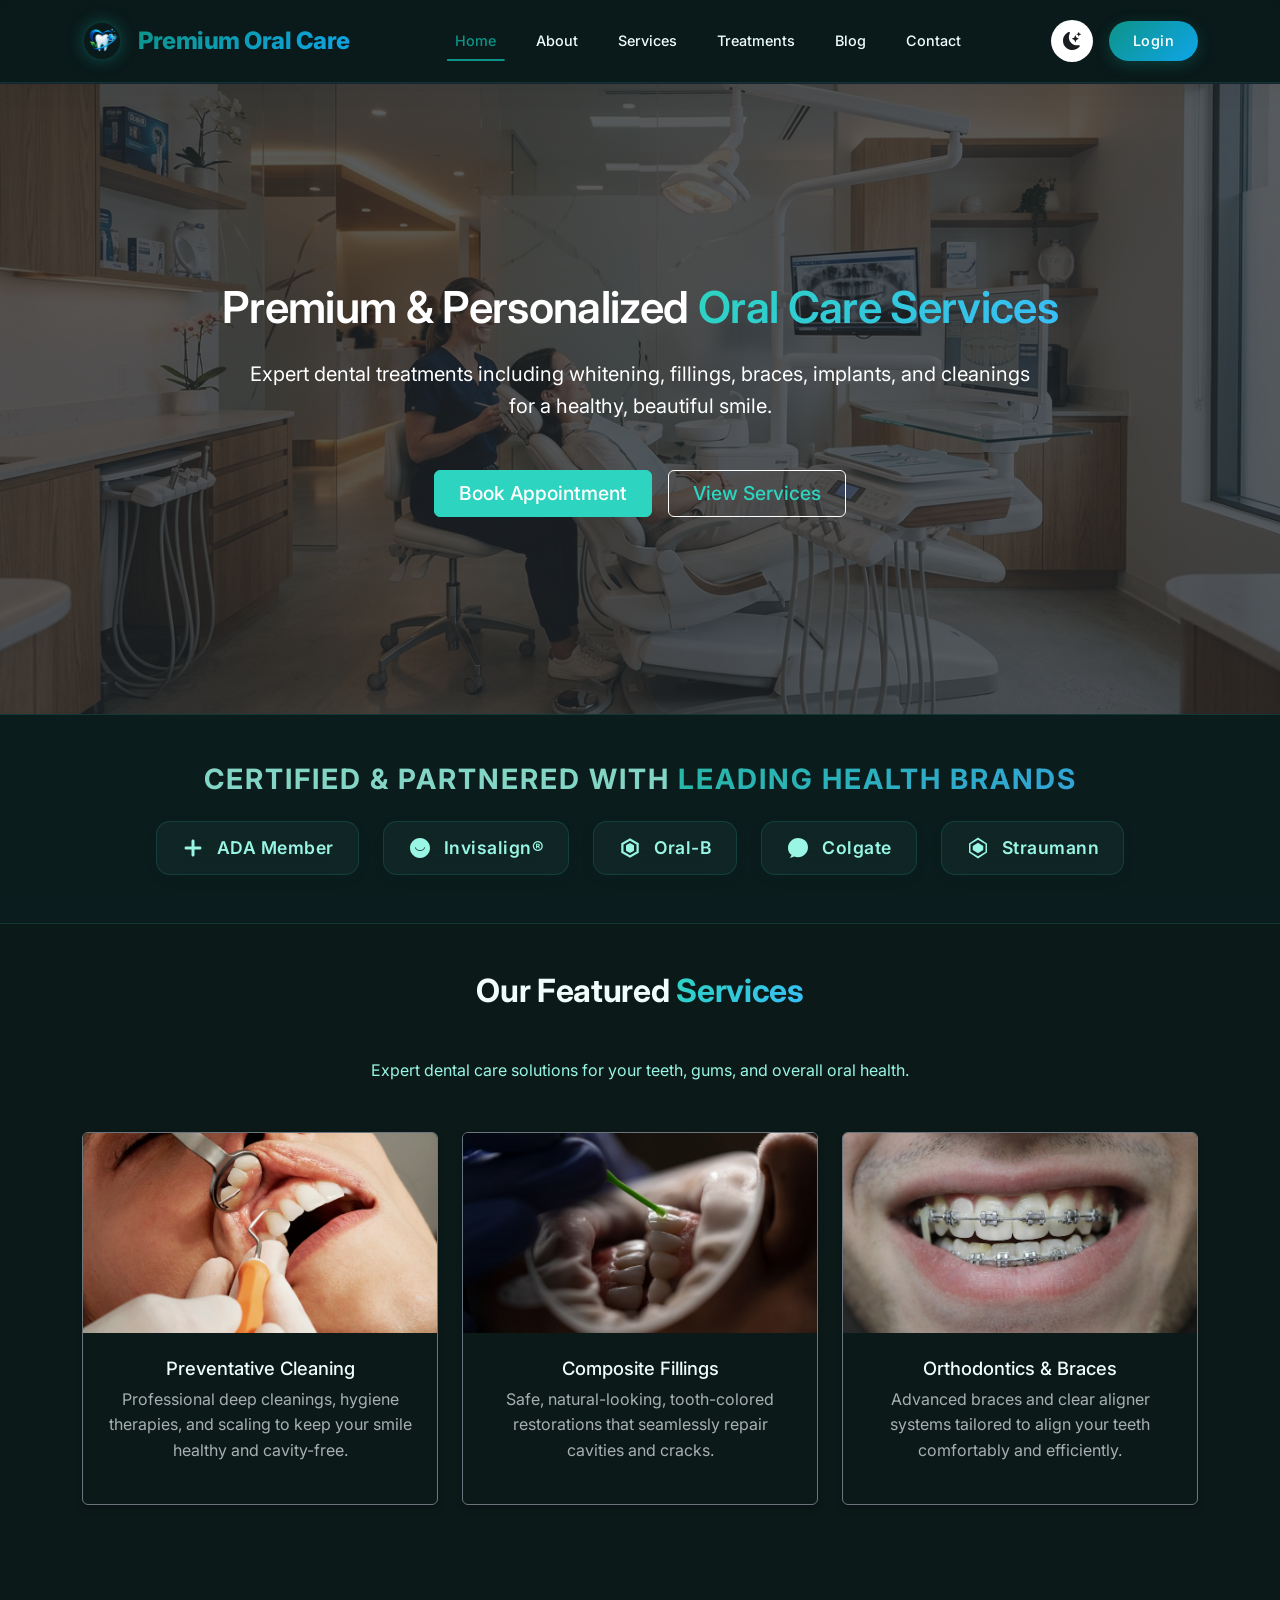
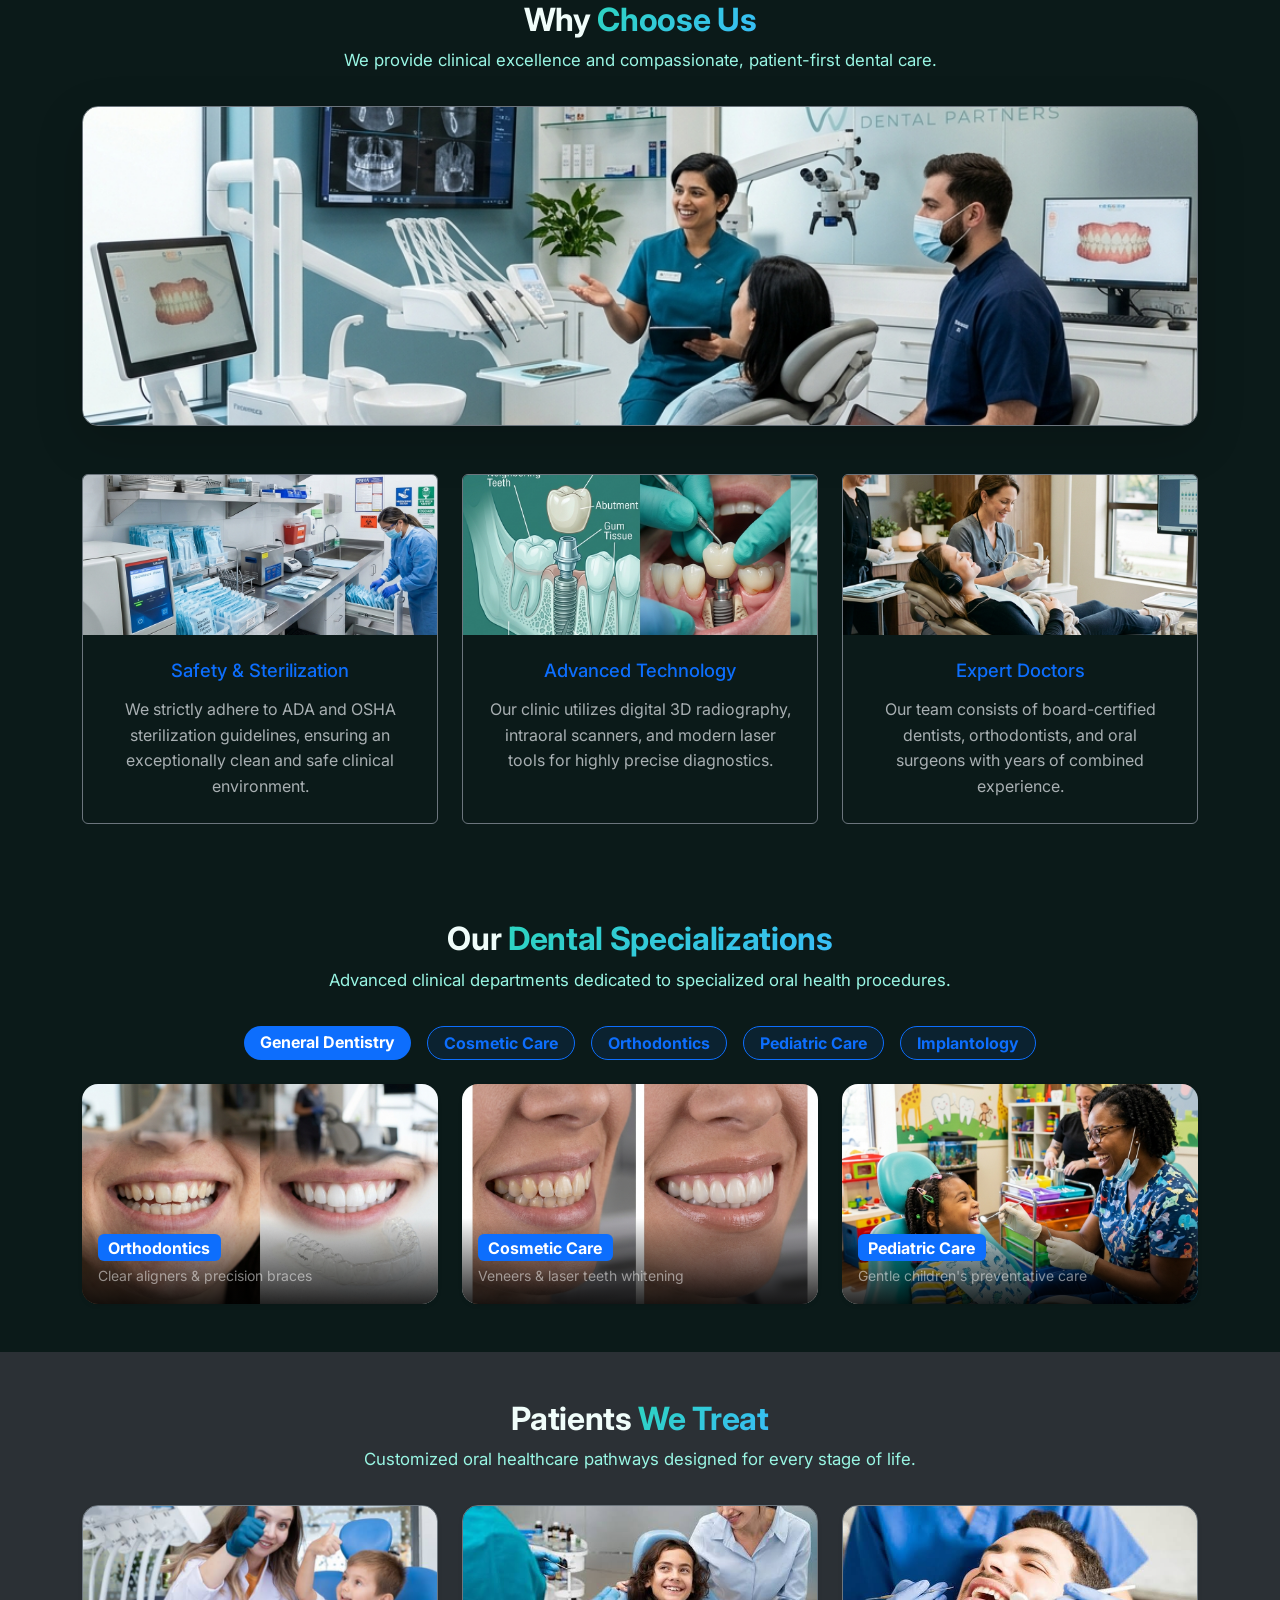
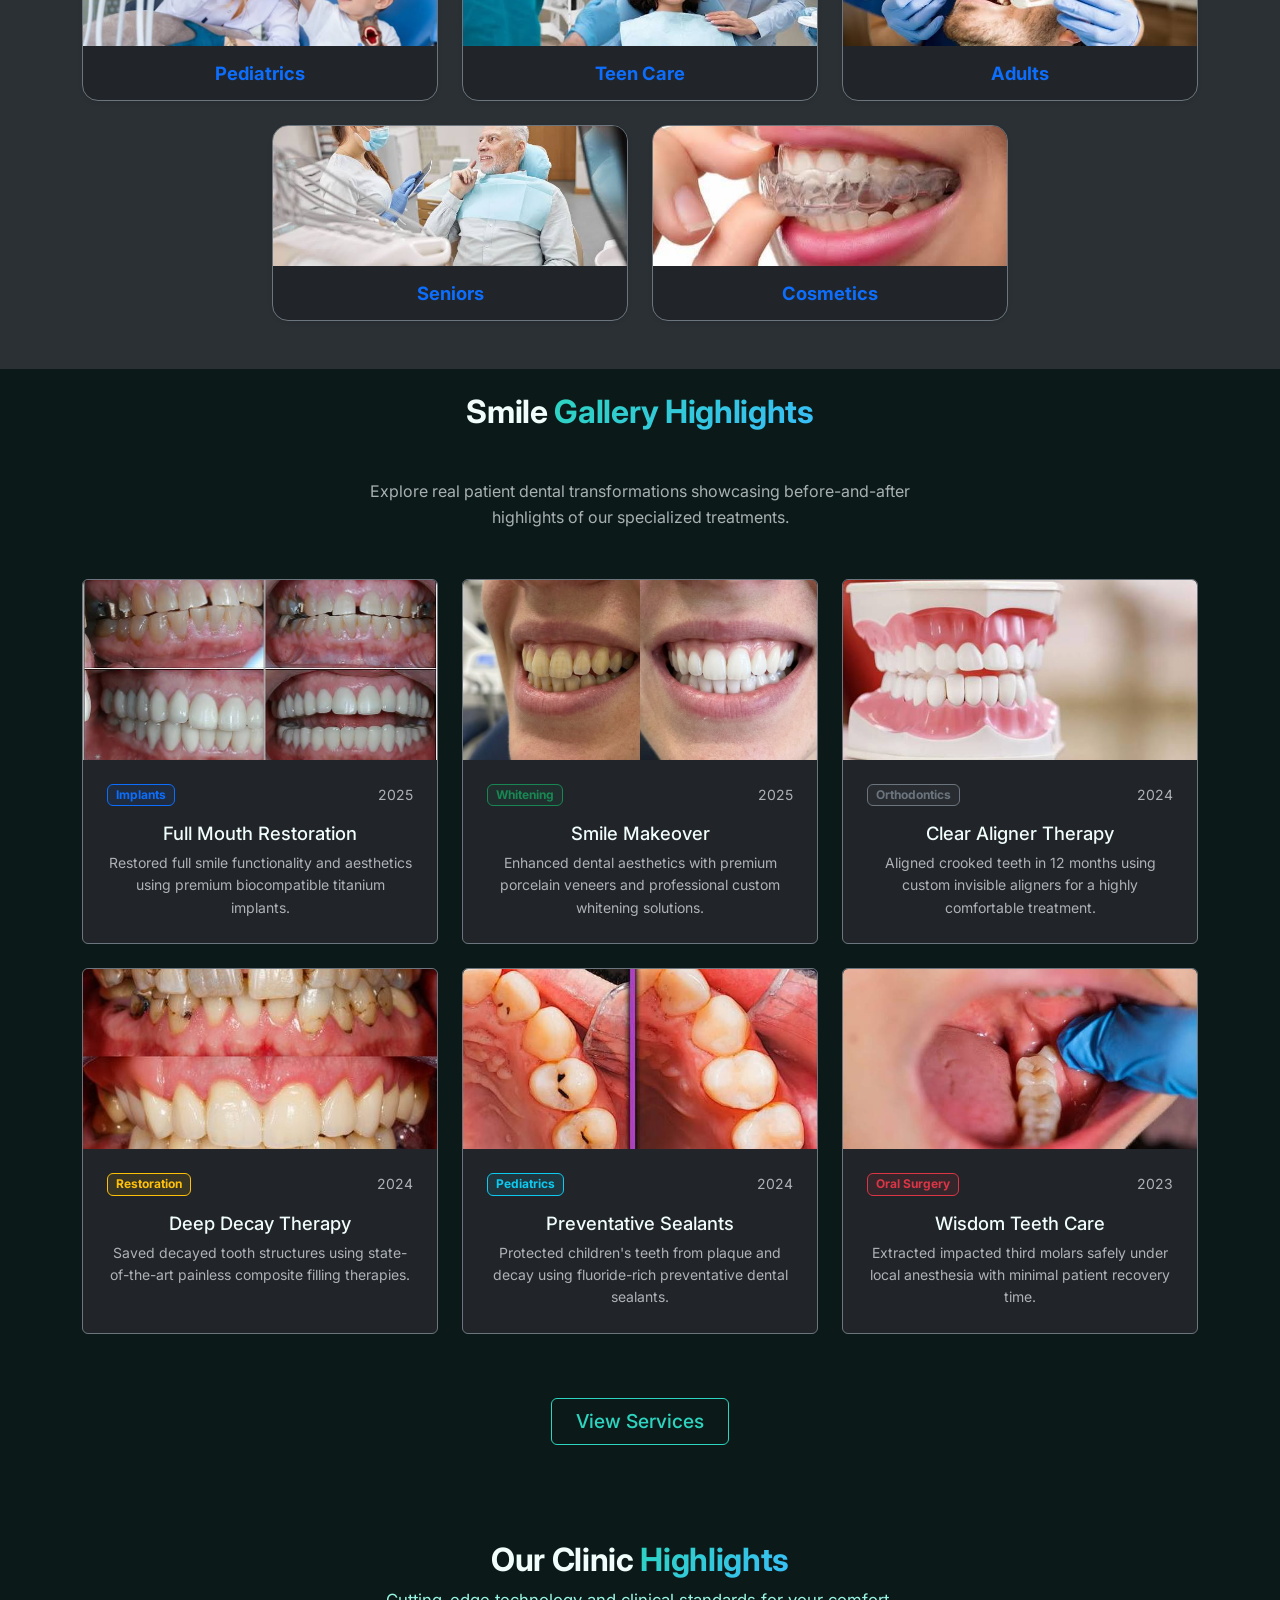
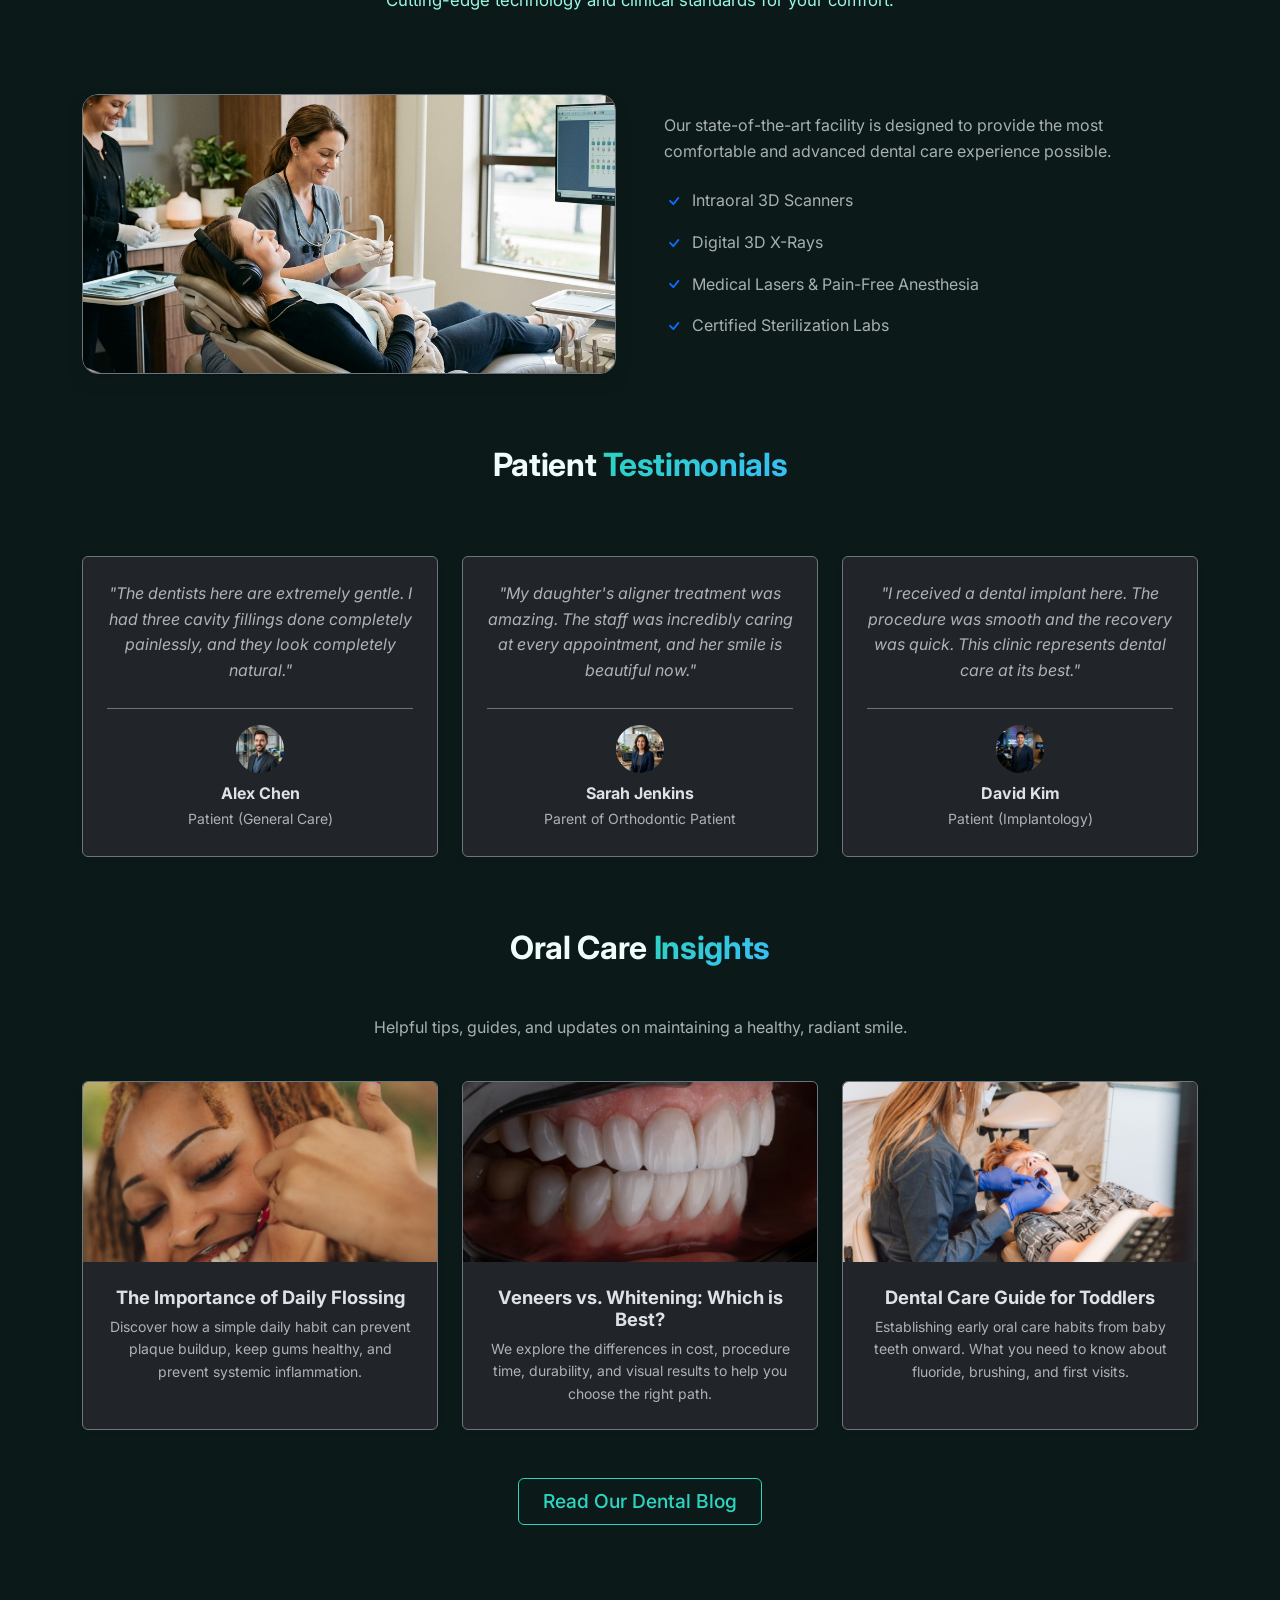
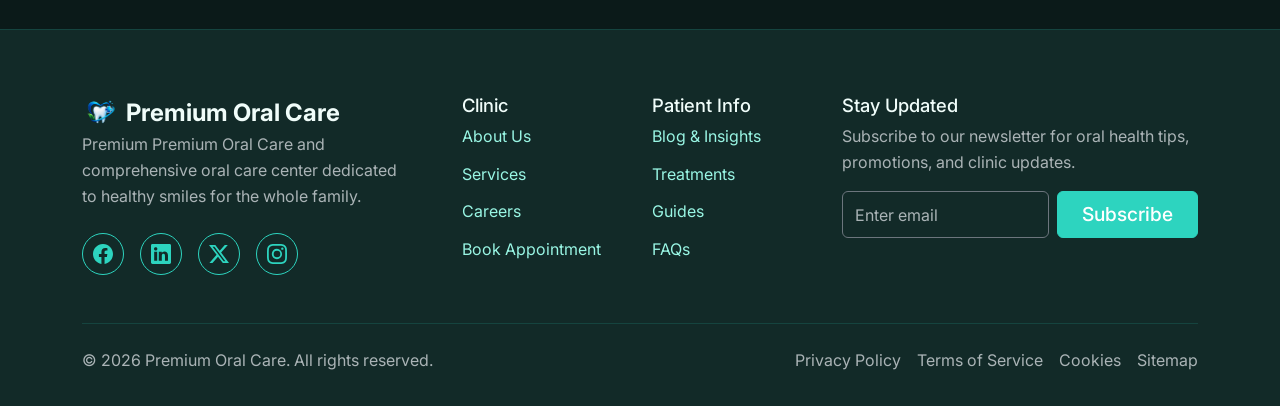
==== commit b852b4eb: "Fix mobile layout issues directly in index.html to avoid cache issues" ====
--- a/index.html
+++ b/index.html
@@ -10,7 +10,7 @@
     <!-- Bootstrap 5 CDN -->
     <link href="https://cdn.jsdelivr.net/npm/bootstrap@5.3.3/dist/css/bootstrap.min.css" rel="stylesheet">
     <!-- Custom CSS -->
-    <link rel="stylesheet" href="assets/css/style.css?v=2">
+    <link rel="stylesheet" href="assets/css/style.css?v=4">
     <link rel="stylesheet" href="assets/css/dark-mode.css">
     <link rel="stylesheet" href="assets/css/rtl.css">
     <link rel="icon" href="assets/images/logo11.png" type="image/png">
@@ -34,6 +34,55 @@
 
         .hero-section h1 span:not(.text-gradient) {
             color: #ffffff !important;
+        }
+
+        /* Mobile specific critical fixes */
+        @media (max-width: 1199.98px) {
+            .nav-links-premium .nav-link {
+                display: inline-block !important;
+                width: auto !important;
+            }
+            .action-buttons-premium {
+                flex-direction: column !important;
+                align-items: center !important;
+                justify-content: center !important;
+                width: 100% !important;
+                margin-top: 1rem !important;
+                gap: 1rem !important;
+            }
+            .theme-toggle-btn {
+                background: #ffffff !important;
+                color: #000000 !important;
+                display: flex !important;
+                align-items: center !important;
+                justify-content: center !important;
+                width: 42px !important;
+                height: 42px !important;
+                padding: 0 !important;
+                border-radius: 50% !important;
+                box-shadow: 0 0 5px rgba(255,255,255,0.2) !important;
+                border: none !important;
+            }
+            [data-bs-theme="light"] .theme-toggle-btn {
+                background: #000000 !important;
+                color: #ffffff !important;
+            }
+            .theme-toggle-btn svg {
+                width: 22px !important;
+                height: 22px !important;
+                min-width: 22px !important;
+                min-height: 22px !important;
+                fill: currentColor !important;
+                display: block !important;
+            }
+            .btn-premium-login {
+                text-align: center !important;
+                display: inline-flex !important;
+                justify-content: center !important;
+                align-items: center !important;
+                padding-left: 2rem !important;
+                padding-right: 2rem !important;
+            }
         }
 
         /* Card Hover Effects */
--- a/assets/css/style.css
+++ b/assets/css/style.css
@@ -570,10 +570,28 @@
     width: 42px;
     height: 42px;
     border-radius: 50%;
-    background: var(--bs-body-color) !important;
-    color: var(--bs-body-bg) !important;
+    transition: all 0.3s cubic-bezier(0.4, 0, 0.2, 1);
+    display: flex !important;
+    align-items: center !important;
+    justify-content: center !important;
+}
+
+[data-bs-theme="dark"] .theme-toggle-btn {
+    background: #ffffff !important;
+    color: #1a1d20 !important;
     border: none !important;
-    transition: all 0.3s cubic-bezier(0.4, 0, 0.2, 1);
+}
+
+[data-bs-theme="light"] .theme-toggle-btn {
+    background: #1a1d20 !important;
+    color: #ffffff !important;
+    border: none !important;
+}
+
+.theme-toggle-btn svg {
+    width: 20px;
+    height: 20px;
+    fill: currentColor;
 }
 
 @media (max-width: 1199.98px) {
@@ -583,6 +601,9 @@
         width: 100%;
         margin-top: 1rem;
         gap: 1rem !important;
+    }
+    .nav-links-premium .nav-link {
+        width: max-content;
     }
 }
 
@@ -604,6 +625,10 @@
     transition: all 0.3s cubic-bezier(0.4, 0, 0.2, 1);
     letter-spacing: 0.5px;
     text-decoration: none;
+    text-align: center !important;
+    display: inline-flex !important;
+    justify-content: center !important;
+    align-items: center !important;
 }
 
 .btn-premium-login:hover {
